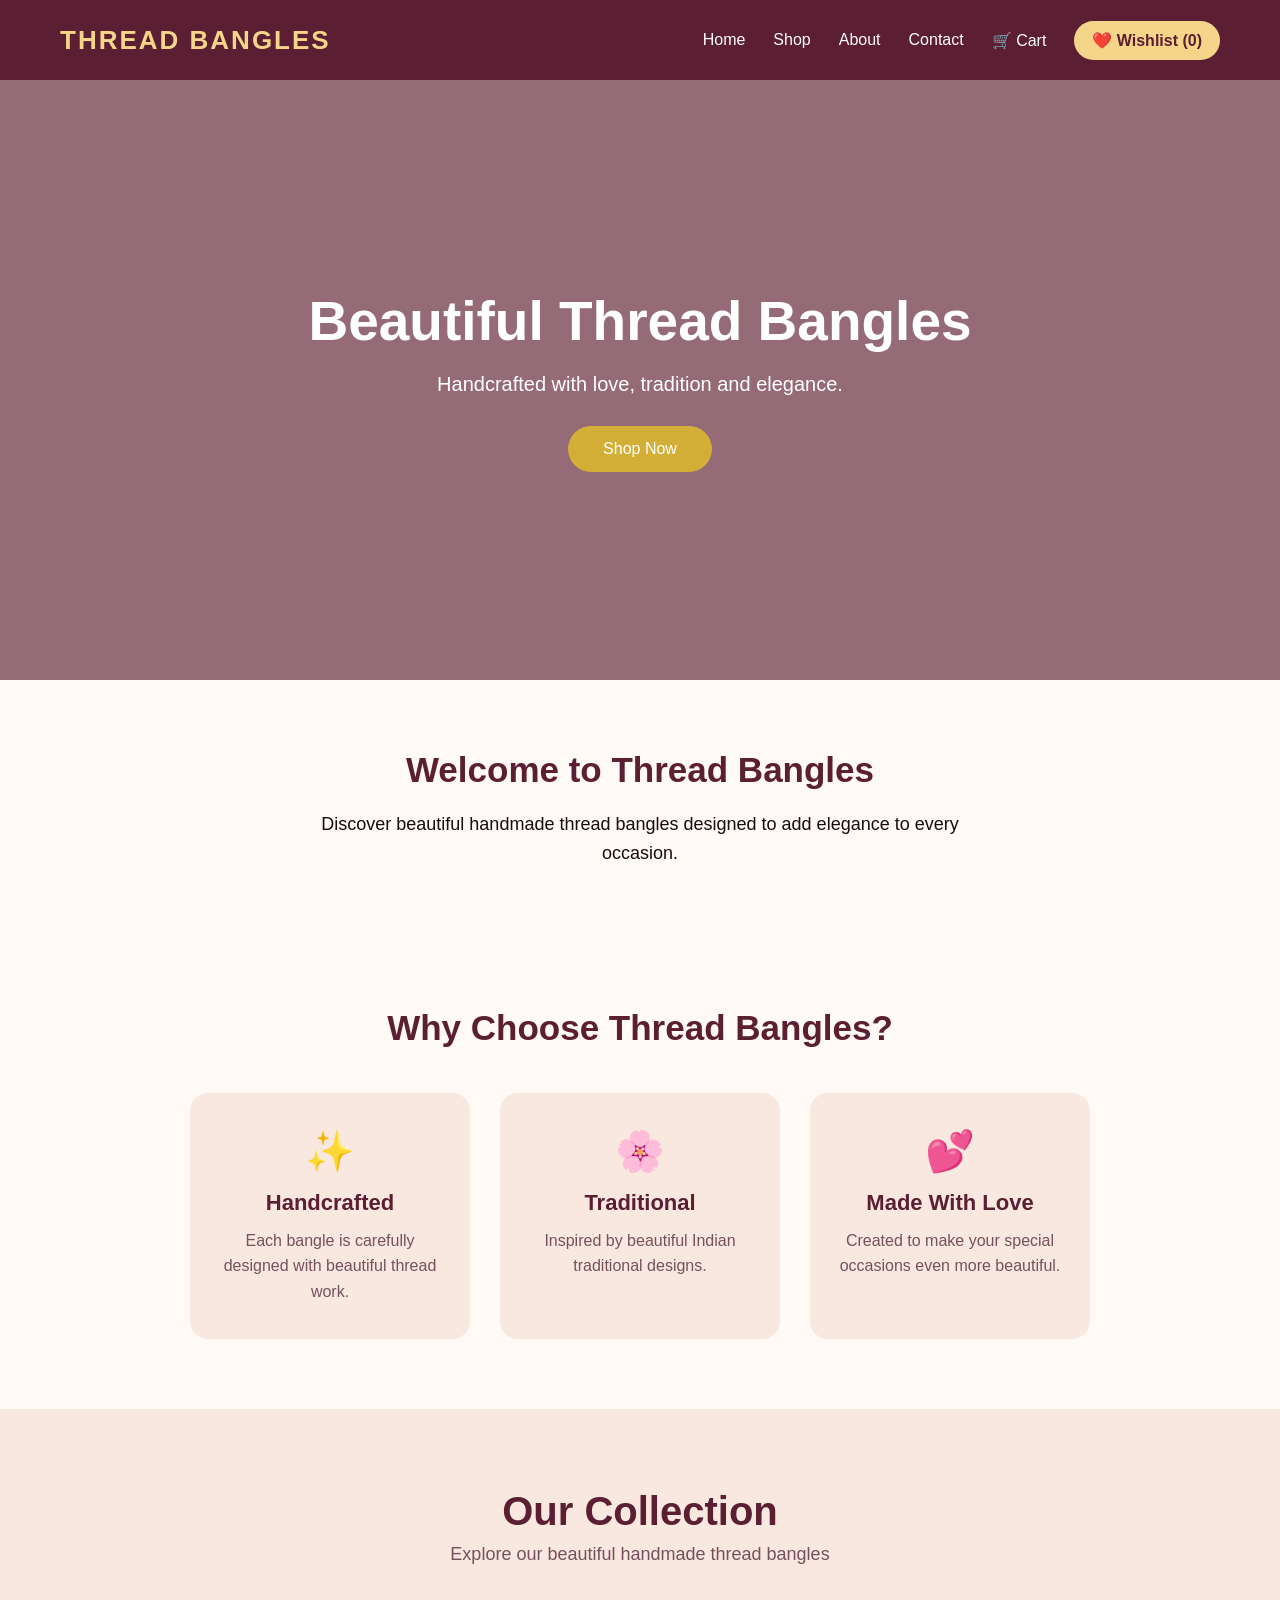
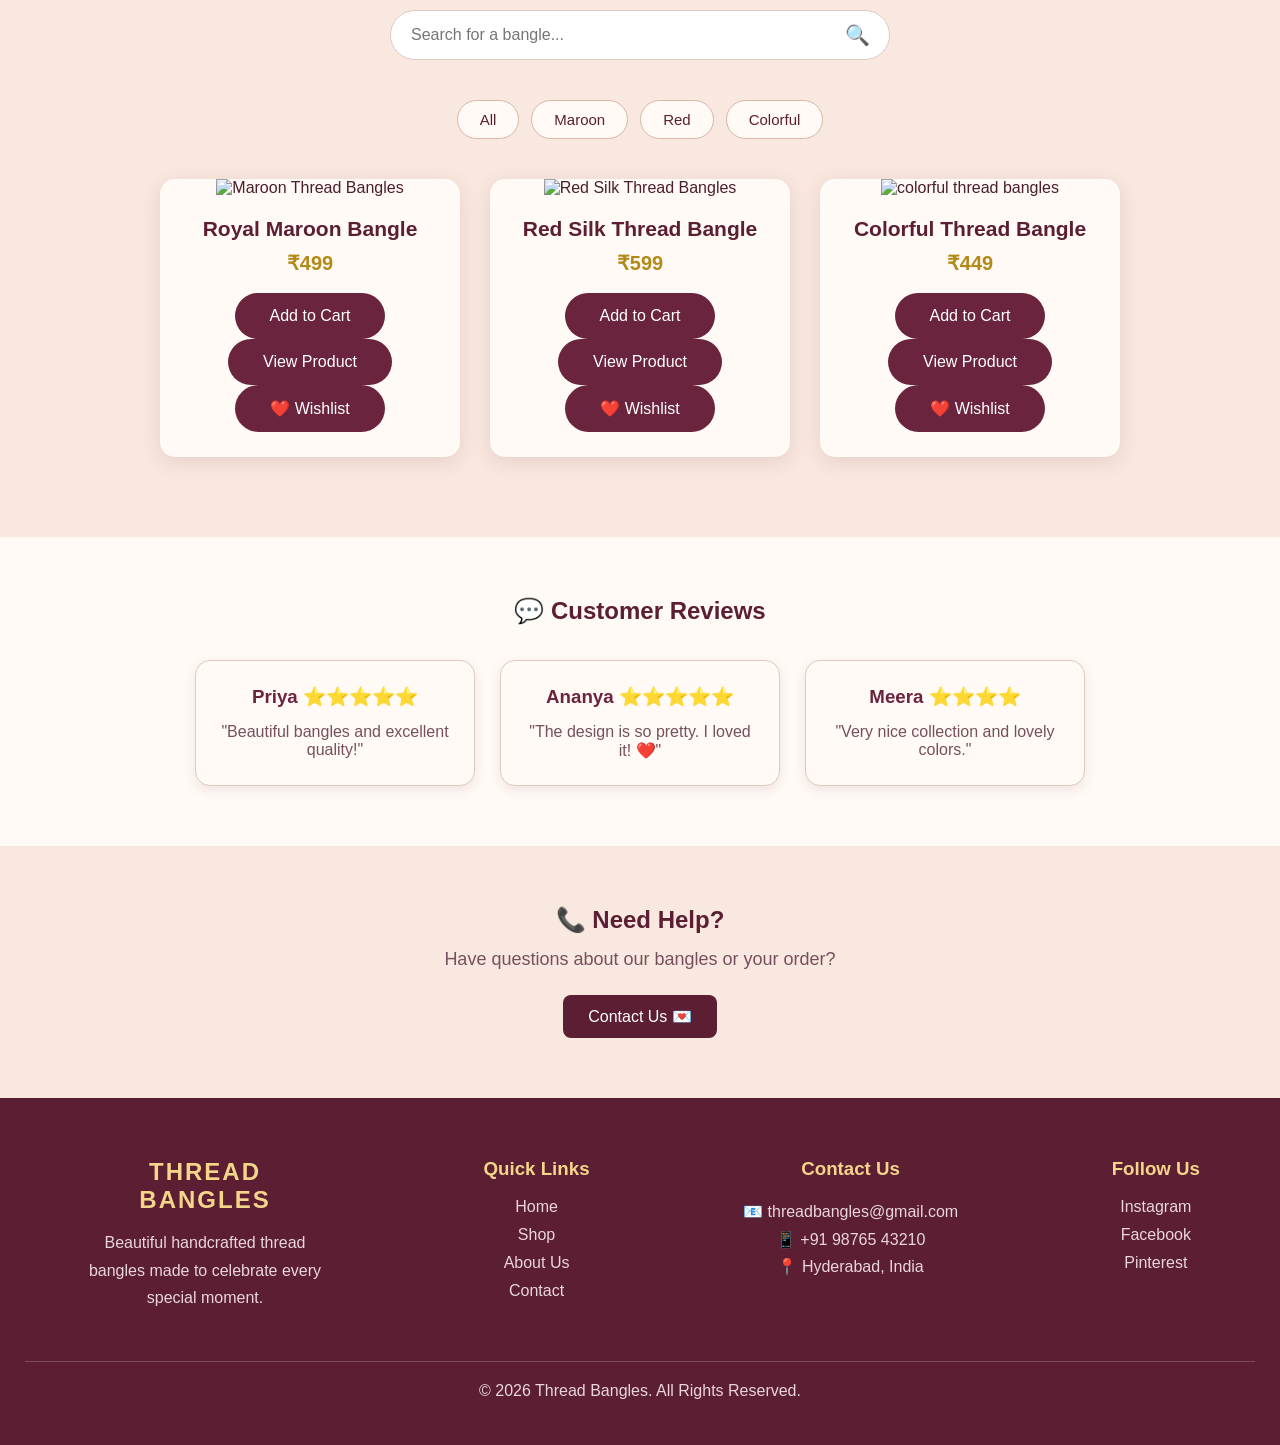
==== index.html @ 6a7cae5b "Add files via upload" ====
<!DOCTYPE html>
<html lang="en">
<head>
    <meta charset="UTF-8">
    <meta name="viewport" content="width=device-width, initial-scale=1.0">

    <title>Thread Bangles</title>

    <link rel="stylesheet" href="style.css">
</head>

<body>

    <header>
        <div class="logo">THREAD BANGLES</div>

        <nav>
            <a href="#">Home</a>
            <a href="#">Shop</a>
            <a href="about.html">About</a>
            <a href="contact.html">Contact</a>
            <a href="cart.html">🛒 Cart</a>
            <a href="wishlist.html" id="wishlist-link">❤️ Wishlist</a>
        </nav>
    </header>

    <section class="hero">

        <div class="hero-content">
            <h1>Beautiful Thread Bangles</h1>

            <p>
                Handcrafted with love, tradition and elegance.
            </p>

            <a href="#shop">
                <button>Shop Now</button>
            </a>
        </div>

    </section>

    <section class="welcome">

        <h2>Welcome to Thread Bangles</h2>

        <p>
            Discover beautiful handmade thread bangles
            designed to add elegance to every occasion.
        </p>

    </section>

    <section class="featured">

    <h2>Why Choose Thread Bangles?</h2>

    <div class="featured-container">

        <div class="featured-card">
            <div class="featured-icon">✨</div>
            <h3>Handcrafted</h3>
            <p>
                Each bangle is carefully designed
                with beautiful thread work.
            </p>
        </div>

        <div class="featured-card">
            <div class="featured-icon">🌸</div>
            <h3>Traditional</h3>
            <p>
                Inspired by beautiful Indian
                traditional designs.
            </p>
        </div>

        <div class="featured-card">
            <div class="featured-icon">💕</div>
            <h3>Made With Love</h3>
            <p>
                Created to make your special
                occasions even more beautiful.
            </p>
        </div>

    </div>

    </section>
    <!-- Shop Section -->

    <section class="shop" id="shop">

    <h2>Our Collection</h2>

    <p class="shop-subtitle">
        Explore our beautiful handmade thread bangles
    </p>

    <div class="shop-search">

    <input
        type="text"
        id="searchInput"
        placeholder="Search for a bangle..."
        onkeyup="searchProducts()"
    >

    <span>🔍</span>

    </div>

    <div class="category-filters">

    <button onclick="filterProducts('all')">
        All
    </button>

    <button onclick="filterProducts('maroon')">
        Maroon
    </button>

    <button onclick="filterProducts('red')">
        Red
    </button>

    <button onclick="filterProducts('colorful')">
        Colorful
    </button>

    </div>

    <p id="no-products" class="no-products">
        No products found.
    </p>
    <div class="product-container">

        <div class="product-card">

            <img src="https://leshya.com/cdn/shop/products/LSHTH01MAROON_480x480%402x.jpg?v=1663841456"
     alt="Maroon Thread Bangles">
            <h3>Royal Maroon Bangle</h3>

            <p>₹499</p>

            <button onclick="addToCart('Royal Maroon Bangle', 499)">
                Add to Cart
            </button>
            <a href="product.html">
                <button>View Product</button>
            </a>

            <button class="wishlist-btn" onclick="addToWishlist('Royal Maroon Bangle')">
                ❤️ Wishlist
            </button>
        </div>


        <div class="product-card">

            <img src="https://cdn.shopaccino.com/swadescreations/products/whatsapp-image-2024-11-25-at-15614-pm-428704006885878_l.jpeg?v=681"
     alt="Red Silk Thread Bangles">
            <h3>Red Silk Thread Bangle</h3>

            <p>₹599</p>

            <button onclick="addToCart('Red Silk Thread Bangle', 599)">
                Add to Cart
            </button>
            <a href="product2.html">
                <button>View Product</button>
            </a>

            <button class="wishlist-btn" onclick="addToWishlist('Red Silk Thread Bangle')">
                ❤️ Wishlist
            </button>
            
        </div>


        <div class="product-card">

            <img src="https://encrypted-tbn0.gstatic.com/images?q=tbn:ANd9GcTrD7OEE85EnMnHelswh85pWkbNr3637olWI6x-jIoLP7prZKGv7x-lF4M&s=10" alt="colorful thread bangles">

            <h3>Colorful Thread Bangle</h3>

            <p>₹449</p>

            <button onclick="addToCart('Colorful Thread Bangles', 449)">
                Add to Cart
            </button>
            <a href="product3.html">
                <button>View Product</button>
            </a>
            
            <button class="wishlist-btn" onclick="addToWishlist('Colorful Thread Bangles')">
                ❤️ Wishlist
            </button>
        </div>

    </div>

    </section>

    <section class="reviews-section">

    <h1>💬 Customer Reviews</h1>

    <div class="reviews-container">

        <div class="review-card">
            <h3>Priya ⭐⭐⭐⭐⭐</h3>
            <p>"Beautiful bangles and excellent quality!"</p>
        </div>

        <div class="review-card">
            <h3>Ananya ⭐⭐⭐⭐⭐</h3>
            <p>"The design is so pretty. I loved it! ❤️"</p>
        </div>

        <div class="review-card">
            <h3>Meera ⭐⭐⭐⭐</h3>
            <p>"Very nice collection and lovely colors."</p>
        </div>

    </div>

    </section>


    <section class="support-section">

    <h1>📞 Need Help?</h1>

    <p>Have questions about our bangles or your order?</p>

    <a href="contact.html" class="support-btn">
        Contact Us 💌
    </a>

    </section>
    <footer class="main-footer">

    <div class="footer-container">

        <div class="footer-about">

            <h2>THREAD BANGLES</h2>

            <p>
                Beautiful handcrafted thread bangles
                made to celebrate every special moment.
            </p>

        </div>


        <div class="footer-links">

            <h3>Quick Links</h3>

            <a href="index.html">Home</a>
            <a href="index.html#shop">Shop</a>
            <a href="about.html">About Us</a>
            <a href="contact.html">Contact</a>

        </div>


        <div class="footer-contact">

            <h3>Contact Us</h3>

            <p>📧 threadbangles@gmail.com</p>
            <p>📱 +91 98765 43210</p>
            <p>📍 Hyderabad, India</p>

        </div>


        <div class="footer-social">

            <h3>Follow Us</h3>

            <div class="social-icons">

                <a href="#">Instagram</a>
                <a href="#">Facebook</a>
                <a href="#">Pinterest</a>

            </div>

        </div>

    </div>


    <div class="footer-bottom">

        <p>
            © 2026 Thread Bangles. All Rights Reserved.
        </p>

    </div>

    </footer>

    <script src="script.js"></script>

</body>
</html>
---- style.css ----
* {
    margin: 0;
    padding: 0;
    box-sizing: border-box;
}

body {
    font-family: Arial, sans-serif;
    background-color: #fffaf5;
    color: #4a1f2d;
}

/* Header */

header {
    height: 80px;
    background-color: #5b1e32;
    display: flex;
    align-items: center;
    justify-content: space-between;
    padding: 0 60px;
}

.logo {
    color: #f5d58a;
    font-size: 26px;
    font-weight: bold;
    letter-spacing: 2px;
}

nav {
    display: flex;
    align-items: center;
    gap: 28px;
}

nav a {
    color: rgb(255, 255, 255);
    text-decoration: none;
    font-size: 16px;
    position: relative;
    padding: 8px 0;
    transition: 0.3s;
}

nav a::after {
    content: "";
    position: absolute;
    left: 0;
    bottom: 0;
    width: 0;
    height: 2px;
    background-color: #f5d58a;
    transition: 0.3s;
}

nav a:hover {
    color: #f5d58a;
}

nav a:hover::after {
    width: 100%;
}

nav a {
    color: rgb(255, 253, 253);
    text-decoration: none;
    font-size: 16px;
}

nav a:hover {
    color: #f5d58a;
}

/* Hero Section */

.hero {
    height: 600px;
    background: linear-gradient(
        rgba(91, 30, 50, 0.65),
        rgba(91, 30, 50, 0.65)
    ),
    url("https://images.unsplash.com/photo-1617038220319-276d3cfab638?auto=format&fit=crop&w=1600&q=80");

    background-size: cover;
    background-position: center;

    display: flex;
    justify-content: center;
    align-items: center;
    text-align: center;
}

.hero-content {
    color: rgb(255, 255, 255);
}

.hero-content h1 {
    font-size: 55px;
    margin-bottom: 20px;
}

.hero-content p {
    font-size: 20px;
    margin-bottom: 30px;
}

/* Button */

button {
    background-color: #d4af37;
    color: rgb(255, 255, 255);
    border: none;
    padding: 14px 35px;
    font-size: 16px;
    border-radius: 25px;
    cursor: pointer;
}

button:hover {
    background-color: #b8941f;
}

/* Welcome Section */

.welcome {
    text-align: center;
    padding: 70px 20px;
}

.welcome h2 {
    font-size: 35px;
    margin-bottom: 20px;
    color: #5b1e32;
}

.welcome p {
    font-size: 18px;
    color: #150c0c;
    max-width: 650px;
    margin: auto;
    line-height: 1.6;
}
/* Shop Section */

.shop {
    background-color: #f9e8df;
    padding: 80px 60px;
    text-align: center;
}

.shop h2 {
    color: #5b1e32;
    font-size: 40px;
    margin-bottom: 10px;
}

.shop-subtitle {
    color: #76505d;
    font-size: 18px;
    margin-bottom: 45px;
}

.product-container {
    display: flex;
    justify-content: center;
    gap: 30px;
    flex-wrap: wrap;
}

.product-card {
    width: 300px;
    background-color: #fffaf5;
    border-radius: 15px;
    padding-bottom: 25px;
    overflow: hidden;
    box-shadow: 0 5px 20px rgba(91, 30, 50, 0.12);
    transition: 0.3s;
}

.product-card:hover {
    transform: translateY(-8px);
}

.product-card img {
    width: 100%;
    height: 300px;
    object-fit: cover;
}

.product-card h3 {
    color: #5b1e32;
    font-size: 21px;
    margin: 20px 10px 10px;
}

.product-card p {
    color: #b28a18;
    font-size: 20px;
    font-weight: bold;
    margin-bottom: 18px;
}

.product-card button {
    background-color: #6b243d;
}

.product-card button:hover {
    background-color: #4b172b;
}
/* Cart */

.cart-section {
    background-color: #f9e8df;
    min-height: 600px;
    padding: 70px 60px;
    text-align: center;
}

.cart-section h1 {
    color: #5b1e32;
    font-size: 40px;
    margin-bottom: 40px;
}

.cart-item {
    background-color: #fffaf5;
    max-width: 600px;
    margin: 20px auto;
    padding: 25px;
    border-radius: 15px;
    box-shadow: 0 5px 15px rgba(91, 30, 50, 0.12);
}

.cart-item h3 {
    color: #5b1e32;
    margin-bottom: 12px;
}

.cart-item p {
    margin: 7px;
    color: #76505d;
}

#cart-total {
    color: #b28a18;
    margin: 30px;
}
/* Cart Quantity */

.quantity {
    display: flex;
    justify-content: center;
    align-items: center;
    gap: 15px;
    margin: 15px;
}

.quantity button {
    width: 35px;
    height: 35px;
    padding: 0;
    border-radius: 50%;
    font-size: 20px;
}

.quantity span {
    font-size: 18px;
    font-weight: bold;
    color: #5b1e32;
}

.empty-cart {
    font-size: 20px;
    color: #76505d;
    margin: 40px;
}
/* Product Details */

.product-details {
    min-height: 600px;
    background-color: #f9e8df;

    display: flex;
    justify-content: center;
    align-items: center;

    gap: 80px;

    padding: 70px 60px;
}

.product-image {
    background-color: white;
    padding: 20px;
    border-radius: 20px;
}

.product-image img {
    width: 450px;
    height: 450px;
    object-fit: cover;
    border-radius: 15px;
}

.product-info {
    max-width: 450px;
}

.product-info h1 {
    color: #5b1e32;
    font-size: 40px;
    margin-bottom: 15px;
}

.product-info h2 {
    color: #b28a18;
    font-size: 30px;
    margin-bottom: 25px;
}

.product-info p {
    color: #76505d;
    font-size: 17px;
    line-height: 1.7;
    margin-bottom: 20px;
}

.product-quantity {
    display: flex;
    align-items: center;
    gap: 15px;
    margin: 25px 0;
}

.product-quantity button {
    width: 40px;
    height: 40px;
    padding: 0;
    border-radius: 50%;
    font-size: 20px;
}

.product-quantity span {
    font-size: 20px;
    font-weight: bold;
    color: #5b1e32;
}
/* About Page */

.about-hero {
    background-color: #6b243d;
    color: white;
    text-align: center;
    padding: 80px 20px;
}

.about-hero h1 {
    font-size: 45px;
    color: #f5d58a;
    margin-bottom: 15px;
}

.about-hero p {
    font-size: 19px;
}


.about-content {
    background-color: #fffaf5;
    display: flex;
    justify-content: center;
    gap: 80px;
    padding: 80px 60px;
}


.about-text {
    max-width: 550px;
}

.about-text h2,
.about-box h2 {
    color: #5b1e32;
    font-size: 32px;
    margin-bottom: 25px;
}

.about-text p {
    color: #76505d;
    font-size: 17px;
    line-height: 1.8;
    margin-bottom: 18px;
}


.about-box {
    background-color: #f9e8df;
    padding: 35px;
    width: 350px;
    border-radius: 20px;
}


.about-feature {
    background-color: white;
    padding: 15px;
    margin: 12px 0;
    border-radius: 10px;
    color: #5b1e32;
    font-weight: bold;
}


.about-quote {
    text-align: center;
    background-color: #f5d58a;
    padding: 60px 20px;
}

.about-quote h2 {
    color: #5b1e32;
    font-size: 30px;
    margin-bottom: 10px;
}

.about-quote p {
    color: #76505d;
    font-size: 18px;
}
/* Contact Page */

.contact-hero {
    background-color: #6b243d;
    color: white;
    text-align: center;
    padding: 80px 20px;
}

.contact-hero h1 {
    color: #f5d58a;
    font-size: 45px;
    margin-bottom: 15px;
}

.contact-hero p {
    font-size: 19px;
}


.contact-section {
    background-color: #f9e8df;
    display: flex;
    justify-content: center;
    gap: 70px;
    padding: 80px 60px;
}


.contact-info {
    width: 400px;
}

.contact-info h2,
.contact-form h2 {
    color: #5b1e32;
    font-size: 30px;
    margin-bottom: 20px;
}

.contact-info > p {
    color: #76505d;
    line-height: 1.7;
    margin-bottom: 30px;
}


.contact-detail {
    background-color: white;
    padding: 18px;
    margin: 15px 0;
    border-radius: 10px;
    color: #76505d;
    line-height: 1.7;
}


.contact-form {
    width: 450px;
    background-color: white;
    padding: 35px;
    border-radius: 20px;
    box-shadow: 0 5px 20px rgba(91, 30, 50, 0.12);
}


.contact-form input,
.contact-form textarea {
    width: 100%;
    padding: 14px;
    margin-bottom: 15px;
    border: 1px solid #e0c9c0;
    border-radius: 8px;
    font-family: Arial, sans-serif;
    font-size: 15px;
}


.contact-form textarea {
    resize: vertical;
}


.contact-form input:focus,
.contact-form textarea:focus {
    outline: none;
    border-color: #6b243d;
}


footer {
    background-color: #5b1e32;
    color: white;
    text-align: center;
    padding: 25px;
}
/* Featured Section */

.featured {
    background-color: #fffaf5;
    padding: 70px 50px;
    text-align: center;
}

.featured h2 {
    color: #5b1e32;
    font-size: 35px;
    margin-bottom: 45px;
}

.featured-container {
    display: flex;
    justify-content: center;
    gap: 30px;
    flex-wrap: wrap;
}

.featured-card {
    width: 280px;
    padding: 35px 25px;
    background-color: #f9e8df;
    border-radius: 18px;
    transition: 0.3s;
}

.featured-card:hover {
    transform: translateY(-8px);
}

.featured-icon {
    font-size: 40px;
    margin-bottom: 15px;
}

.featured-card h3 {
    color: #5b1e32;
    font-size: 22px;
    margin-bottom: 12px;
}

.featured-card p {
    color: #76505d;
    line-height: 1.6;
}
/* Main Footer */

.main-footer {
    background-color: #5b1e32;
    color: white;
    padding-top: 60px;
}

.footer-container {
    display: flex;
    justify-content: space-between;
    gap: 40px;
    max-width: 1200px;
    margin: auto;
    padding: 0 40px 50px;
}

.footer-container > div {
    max-width: 250px;
}

.footer-about h2 {
    color: #f5d58a;
    letter-spacing: 2px;
    margin-bottom: 15px;
}

.footer-container h3 {
    color: #f5d58a;
    margin-bottom: 18px;
}

.footer-about p,
.footer-contact p {
    color: #ead6dc;
    line-height: 1.7;
}

.footer-links {
    display: flex;
    flex-direction: column;
}

.footer-links a {
    color: #ead6dc;
    text-decoration: none;
    margin-bottom: 10px;
}

.footer-links a:hover {
    color: #f5d58a;
}

.social-icons {
    display: flex;
    flex-direction: column;
    gap: 10px;
}

.social-icons a {
    color: #ead6dc;
    text-decoration: none;
}

.social-icons a:hover {
    color: #f5d58a;
}

.footer-bottom {
    border-top: 1px solid rgba(255,255,255,0.2);
    text-align: center;
    padding: 20px;
    color: #ead6dc;
}
/* Mobile Responsive Design */

@media (max-width: 768px) {

    /* Header */

    header {
        height: auto;
        padding: 20px;
        flex-direction: column;
        gap: 20px;
    }

    .logo {
        font-size: 22px;
    }

    nav {
        gap: 15px;
        flex-wrap: wrap;
        justify-content: center;
    }

    nav a {
        font-size: 14px;
    }


    /* Hero */

    .hero {
        height: 500px;
        padding: 30px;
    }

    .hero-content h1 {
        font-size: 38px;
    }

    .hero-content p {
        font-size: 17px;
    }


    /* Welcome */

    .welcome {
        padding: 50px 25px;
    }

    .welcome h2 {
        font-size: 30px;
    }


    /* Featured */

    .featured {
        padding: 50px 20px;
    }

    .featured h2 {
        font-size: 30px;
    }

    .featured-card {
        width: 100%;
        max-width: 350px;
    }


    /* Shop */

    .shop {
        padding: 50px 20px;
    }

    .shop h2 {
        font-size: 32px;
    }

    .product-card {
        width: 100%;
        max-width: 350px;
    }


    /* Product Details */

    .product-details {
        flex-direction: column;
        gap: 40px;
        padding: 50px 20px;
    }

    .product-image img {
        width: 100%;
        max-width: 350px;
        height: 350px;
    }

    .product-info {
        text-align: center;
    }

    .product-info h1 {
        font-size: 32px;
    }

    .product-quantity {
        justify-content: center;
    }


    /* About */

    .about-content {
        flex-direction: column;
        gap: 40px;
        padding: 50px 25px;
    }

    .about-text {
        width: 100%;
    }

    .about-box {
        width: 100%;
    }


    /* Contact */

    .contact-section {
        flex-direction: column;
        gap: 40px;
        padding: 50px 25px;
    }

    .contact-info,
    .contact-form {
        width: 100%;
    }


    /* Footer */

    .footer-container {
        flex-direction: column;
        text-align: center;
        align-items: center;
        padding: 40px 25px;
    }

    .footer-container > div {
        max-width: 350px;
    }

    .social-icons {
        align-items: center;
    }

}
nav a:last-child {
    background-color: #f5d58a;
    color: #5b1e32;
    padding: 10px 18px;
    border-radius: 20px;
    font-weight: bold;
}

nav a:last-child:hover {
    color: #5b1e32;
    background-color: #ffffff;
}

nav a:last-child::after {
    display: none;
}
/* Shop Search */

.shop-search {
    width: 100%;
    max-width: 500px;
    margin: 0 auto 40px;
    position: relative;
}

.shop-search input {
    width: 100%;
    padding: 15px 50px 15px 20px;
    border: 1px solid #e0c9c0;
    border-radius: 30px;
    font-size: 16px;
    outline: none;
    box-sizing: border-box;
}

.shop-search input:focus {
    border-color: #6b243d;
}

.shop-search span {
    position: absolute;
    right: 20px;
    top: 50%;
    transform: translateY(-50%);
    font-size: 20px;
}
/* Category Filters */

.category-filters {
    display: flex;
    justify-content: center;
    gap: 12px;
    flex-wrap: wrap;
    margin-bottom: 40px;
}

.category-filters button {
    background-color: #fffaf5;
    color: #5b1e32;
    border: 1px solid #d8b7a8;
    padding: 10px 22px;
    border-radius: 25px;
    cursor: pointer;
    font-size: 15px;
    transition: 0.3s;
}

.category-filters button:hover {
    background-color: #6b243d;
    color: white;
}
/* No Products Message */

.no-products {
    display: none;
    color: #6b243d;
    font-size: 20px;
    font-weight: bold;
    margin-bottom: 30px;
}
.wishlist-section {
    text-align: center;
    padding: 60px 20px;
}

.wishlist-section h1 {
    color: #5b1e32;
    margin-bottom: 30px;
}

.wishlist-item {
    background-color: #fffaf5;
    border: 1px solid #e0c9c0;
    border-radius: 12px;
    padding: 20px;
    margin: 15px auto;
    max-width: 500px;
}

.wishlist-item h3 {
    color: #5b1e32;
    margin-bottom: 15px;
}

.wishlist-item button {
    background-color: #5b1e32;
    color: white;
    border: none;
    padding: 10px 18px;
    border-radius: 8px;
    cursor: pointer;
}
.wishlist-item button:hover {
    background-color: #6b243d;
}
.wishlist-item p {
    font-size: 18px;
    font-weight: bold;
    color: #6b243d;
    margin-bottom: 15px;
}

.wishlist-item button {
    margin: 5px;
}
.wishlist-item img {
    width: 180px;
    height: 180px;
    object-fit: cover;
    border-radius: 12px;
    margin-bottom: 15px;
}
.wishlist-quantity {
    display: flex;
    justify-content: center;
    align-items: center;
    gap: 15px;
    margin: 15px 0;
}

.wishlist-quantity button {
    padding: 6px 12px;
    font-size: 18px;
}

.wishlist-quantity span {
    font-size: 18px;
    font-weight: bold;
}
.clear-wishlist-btn {
    background-color: #6b243d;
    color: white;
    border: none;
    padding: 12px 20px;
    border-radius: 8px;
    cursor: pointer;
    margin-bottom: 25px;
    font-size: 16px;
}

.clear-wishlist-btn:hover {
    background-color: #5b1e32;
}
/* Checkout Page */

.checkout-section {
    text-align: center;
    padding: 60px 20px;
}

.checkout-section h1 {
    color: #5b1e32;
    margin-bottom: 30px;
}

.checkout-box {
    background-color: #fffaf5;
    border: 1px solid #e0c9c0;
    border-radius: 15px;
    padding: 30px;
    max-width: 600px;
    margin: auto;
}

.checkout-box h2 {
    color: #5b1e32;
    margin-bottom: 20px;
}

.checkout-item {
    background-color: #f9e8df;
    border-radius: 10px;
    padding: 15px;
    margin: 15px 0;
}

.checkout-item h3 {
    color: #5b1e32;
}

.checkout-item p {
    margin: 5px;
}

#checkout-total {
    color: #6b243d;
    font-size: 22px;
    margin: 25px 0;
}

.checkout-box input,
.checkout-box textarea {
    width: 90%;
    padding: 12px;
    margin: 10px 0;
    border: 1px solid #d8b7a8;
    border-radius: 8px;
    font-size: 16px;
}

.checkout-box textarea {
    height: 100px;
    resize: none;
}

.checkout-box button {
    background-color: #5b1e32;
    color: white;
    border: none;
    padding: 12px 25px;
    border-radius: 8px;
    cursor: pointer;
    font-size: 16px;
    margin-top: 15px;
}

.checkout-box button:hover {
    background-color: #6b243d;
}

.checkout-btn {
    display: inline-block;
    background-color: #5b1e32;
    color: white;
    text-decoration: none;
    padding: 12px 25px;
    border-radius: 8px;
    margin-top: 15px;
}

.checkout-btn:hover {
    background-color: #6b243d;
}
/* Order Success Page */

.success-section {
    min-height: 70vh;
    display: flex;
    justify-content: center;
    align-items: center;
    padding: 50px 20px;
}

.success-box {
    background-color: #fffaf5;
    border: 1px solid #e0c9c0;
    border-radius: 18px;
    padding: 45px;
    width: 90%;
    max-width: 650px;
    text-align: center;
    box-shadow: 0 5px 20px rgba(91, 30, 50, 0.12);
}

.success-box h1 {
    color: #5b1e32;
    font-size: 32px;
    margin-bottom: 20px;
}

.success-box p {
    color: #76505d;
    font-size: 18px;
    margin: 10px 0;
}

#order-id {
    color: #6b243d;
    font-size: 20px;
    font-weight: bold;
    margin: 20px 0;
}

.success-box .checkout-btn {
    display: inline-block;
    margin-top: 20px;
}
.success-cart-btn {
    display: inline-block;
    background-color: #f5d58a;
    color: #5b1e32;
    text-decoration: none;
    padding: 12px 25px;
    border-radius: 8px;
    margin-top: 20px;
    margin-left: 10px;
    font-size: 16px;
    font-weight: bold;
}

.success-cart-btn:hover {
    background-color: #e8c46f;
}
@media (max-width: 768px) {

    .checkout-section,
    .success-section {
        padding: 40px 15px;
    }

    .checkout-box,
    .success-box {
        width: 95%;
        padding: 25px 15px;
    }

    .success-box h1 {
        font-size: 26px;
    }

    .success-box p {
        font-size: 16px;
    }

    .checkout-box input,
    .checkout-box textarea {
        width: 90%;
    }

    .success-cart-btn {
        margin-left: 0;
        margin-top: 10px;
    }
}
/* Customer Reviews */

.reviews-section {
    text-align: center;
    padding: 60px 20px;
}

.reviews-section h1 {
    color: #5b1e32;
    margin-bottom: 35px;
}

.reviews-container {
    display: flex;
    justify-content: center;
    gap: 25px;
    flex-wrap: wrap;
}

.review-card {
    background-color: #fffaf5;
    border: 1px solid #e0c9c0;
    border-radius: 15px;
    padding: 25px;
    width: 280px;
    box-shadow: 0 4px 12px rgba(91, 30, 50, 0.1);
}

.review-card h3 {
    color: #6b243d;
    margin-bottom: 15px;
}

.review-card p {
    color: #76505d;
    font-size: 16px;
}
/* Support Section */

.support-section {
    text-align: center;
    padding: 60px 20px;
    background-color: #f9e8df;
}

.support-section h1 {
    color: #5b1e32;
    margin-bottom: 15px;
}

.support-section p {
    color: #76505d;
    font-size: 18px;
    margin-bottom: 25px;
}

.support-btn {
    display: inline-block;
    background-color: #5b1e32;
    color: white;
    text-decoration: none;
    padding: 12px 25px;
    border-radius: 8px;
}

.support-btn:hover {
    background-color: #6b243d;
}
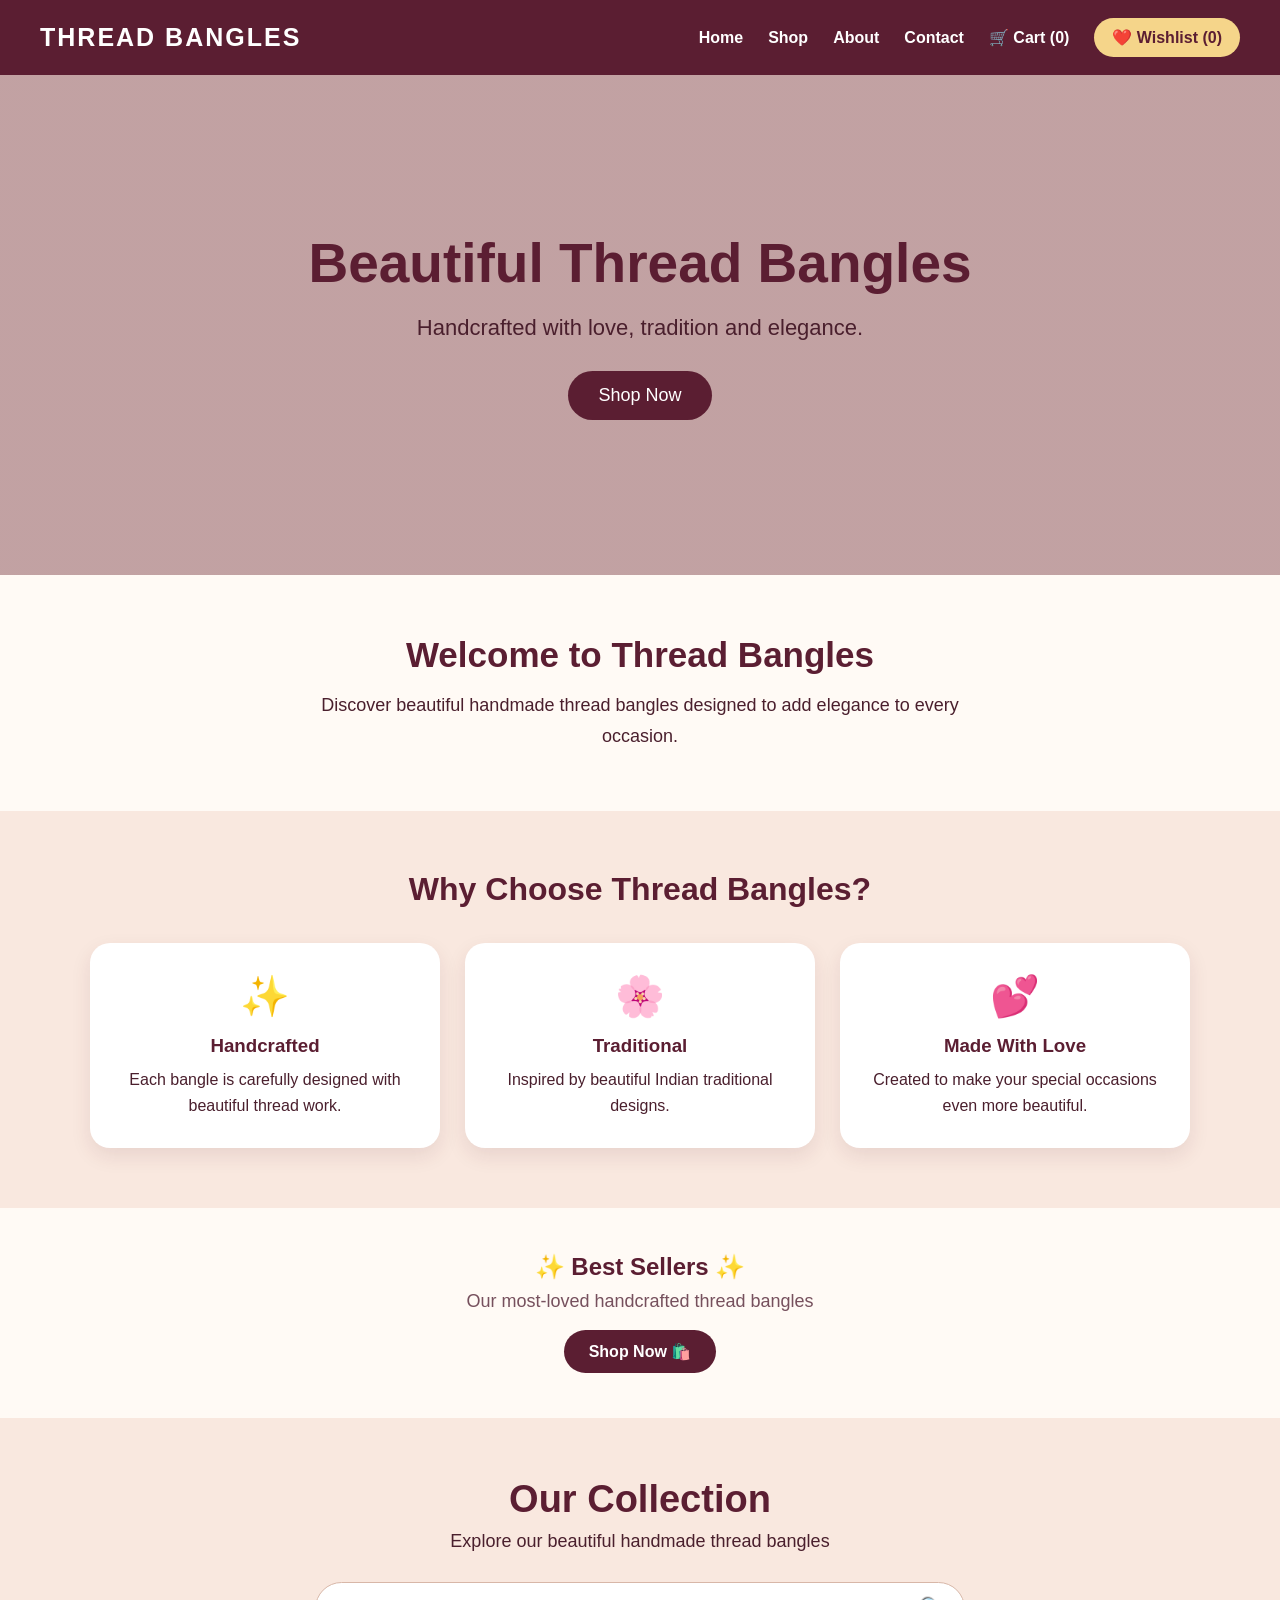
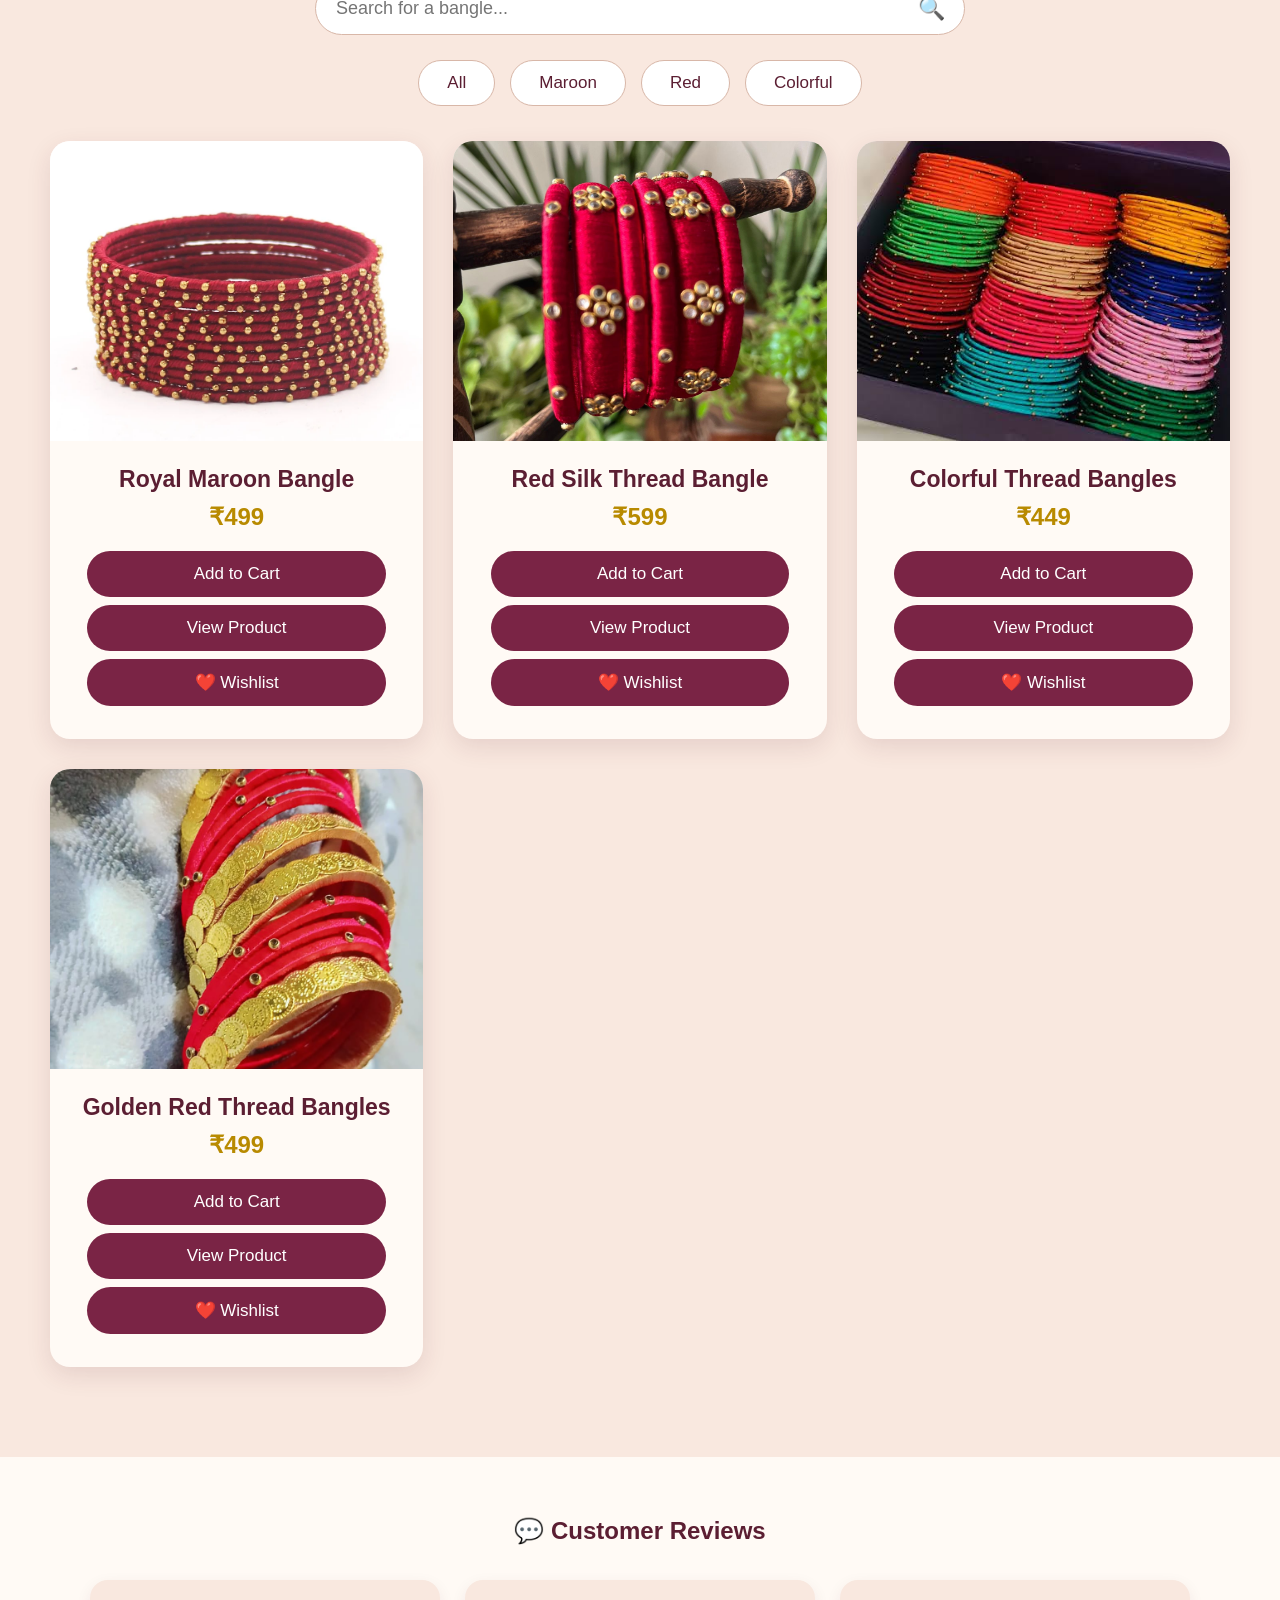
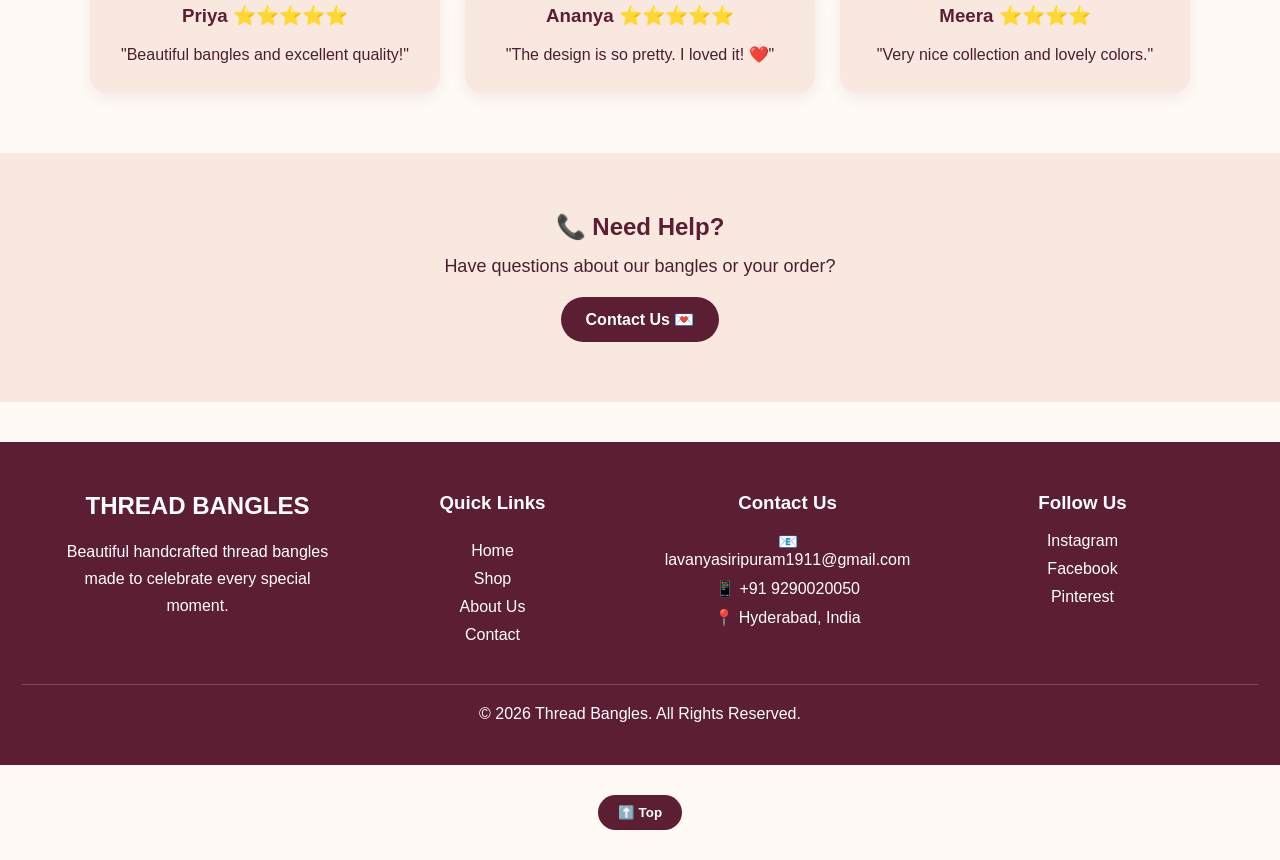
==== commit 549a97ed: "Update Thread Bangles website design and features" ====
--- a/index.html
+++ b/index.html
@@ -1,5 +1,6 @@
 <!DOCTYPE html>
 <html lang="en">
+
 <head>
     <meta charset="UTF-8">
     <meta name="viewport" content="width=device-width, initial-scale=1.0">
@@ -11,38 +12,60 @@
 
 <body>
 
+    <!-- HEADER -->
+
     <header>
-        <div class="logo">THREAD BANGLES</div>
+
+        <div class="logo">
+            THREAD BANGLES
+        </div>
 
         <nav>
-            <a href="#">Home</a>
-            <a href="#">Shop</a>
+            <a href="index.html">Home</a>
+            <a href="#shop">Shop</a>
             <a href="about.html">About</a>
             <a href="contact.html">Contact</a>
             <a href="cart.html">🛒 Cart</a>
-            <a href="wishlist.html" id="wishlist-link">❤️ Wishlist</a>
+            <a href="wishlist.html" id="wishlist-link">
+                ❤️ Wishlist
+            </a>
         </nav>
+
     </header>
 
+
+    <!-- HERO -->
+
     <section class="hero">
 
         <div class="hero-content">
-            <h1>Beautiful Thread Bangles</h1>
+
+            <h1>
+                Beautiful Thread Bangles
+            </h1>
 
             <p>
                 Handcrafted with love, tradition and elegance.
             </p>
 
             <a href="#shop">
-                <button>Shop Now</button>
+                <button>
+                    Shop Now
+                </button>
             </a>
-        </div>
-
-    </section>
+
+        </div>
+
+    </section>
+
+
+    <!-- WELCOME -->
 
     <section class="welcome">
 
-        <h2>Welcome to Thread Bangles</h2>
+        <h2>
+            Welcome to Thread Bangles
+        </h2>
 
         <p>
             Discover beautiful handmade thread bangles
@@ -51,261 +74,525 @@
 
     </section>
 
+
+    <!-- WHY CHOOSE US -->
+
     <section class="featured">
 
-    <h2>Why Choose Thread Bangles?</h2>
-
-    <div class="featured-container">
-
-        <div class="featured-card">
-            <div class="featured-icon">✨</div>
-            <h3>Handcrafted</h3>
+        <h2>
+            Why Choose Thread Bangles?
+        </h2>
+
+        <div class="featured-container">
+
+            <div class="featured-card">
+
+                <div class="featured-icon">
+                    ✨
+                </div>
+
+                <h3>
+                    Handcrafted
+                </h3>
+
+                <p>
+                    Each bangle is carefully designed
+                    with beautiful thread work.
+                </p>
+
+            </div>
+
+
+            <div class="featured-card">
+
+                <div class="featured-icon">
+                    🌸
+                </div>
+
+                <h3>
+                    Traditional
+                </h3>
+
+                <p>
+                    Inspired by beautiful Indian
+                    traditional designs.
+                </p>
+
+            </div>
+
+
+            <div class="featured-card">
+
+                <div class="featured-icon">
+                    💕
+                </div>
+
+                <h3>
+                    Made With Love
+                </h3>
+
+                <p>
+                    Created to make your special
+                    occasions even more beautiful.
+                </p>
+
+            </div>
+
+        </div>
+
+    </section>
+
+
+    <!-- BEST SELLERS -->
+
+    <section class="featured-section">
+
+        <h1>
+            ✨ Best Sellers ✨
+        </h1>
+
+        <p>
+            Our most-loved handcrafted thread bangles
+        </p>
+
+        <a href="#shop" class="featured-btn">
+            Shop Now 🛍️
+        </a>
+
+    </section>
+
+
+    <!-- SHOP -->
+
+    <section class="shop" id="shop">
+
+        <h2>
+            Our Collection
+        </h2>
+
+        <p class="shop-subtitle">
+            Explore our beautiful handmade thread bangles
+        </p>
+
+
+        <!-- SEARCH -->
+
+        <div class="shop-search">
+
+            <input
+                type="text"
+                id="searchInput"
+                placeholder="Search for a bangle..."
+                onkeyup="searchProducts()"
+            >
+
+            <span>
+                🔍
+            </span>
+
+        </div>
+
+
+        <!-- CATEGORY FILTERS -->
+
+        <div class="category-filters">
+
+            <button onclick="filterProducts('all')">
+                All
+            </button>
+
+            <button onclick="filterProducts('maroon')">
+                Maroon
+            </button>
+
+            <button onclick="filterProducts('red')">
+                Red
+            </button>
+
+            <button onclick="filterProducts('colorful')">
+                Colorful
+            </button>
+
+        </div>
+
+
+        <!-- NO PRODUCTS -->
+
+        <p id="no-products" class="no-products">
+            No products found.
+        </p>
+
+
+        <!-- PRODUCTS -->
+
+        <div class="product-container">
+
+
+            <!-- PRODUCT 1 -->
+
+            <div
+                class="product-card"
+                data-category="maroon"
+            >
+
+                <img
+                    src="images/maroon-bangle.jpeg"
+                    alt="Royal Maroon Bangle"
+                >
+
+                <h3>
+                    Royal Maroon Bangle
+                </h3>
+
+                <p>
+                    ₹499
+                </p>
+
+                <button
+                    onclick="addToCart('Royal Maroon Bangle', 499)"
+                >
+                    Add to Cart
+                </button>
+
+                <a href="product.html">
+                    <button>
+                        View Product
+                    </button>
+                </a>
+
+                <button
+                    class="wishlist-btn"
+                    onclick="addToWishlist('Royal Maroon Bangle')"
+                >
+                    ❤️ Wishlist
+                </button>
+
+            </div>
+
+
+            <!-- PRODUCT 2 -->
+
+            <div
+                class="product-card"
+                data-category="red"
+            >
+
+                <img
+                    src="images/red-bangle.jpeg"
+                    alt="Red Silk Thread Bangle"
+                >
+
+                <h3>
+                    Red Silk Thread Bangle
+                </h3>
+
+                <p>
+                    ₹599
+                </p>
+
+                <button
+                    onclick="addToCart('Red Silk Thread Bangle', 599)"
+                >
+                    Add to Cart
+                </button>
+
+                <a href="product2.html">
+                    <button>
+                        View Product
+                    </button>
+                </a>
+
+                <button
+                    class="wishlist-btn"
+                    onclick="addToWishlist('Red Silk Thread Bangle')"
+                >
+                    ❤️ Wishlist
+                </button>
+
+            </div>
+
+
+            <!-- PRODUCT 3 -->
+
+            <div
+                class="product-card"
+                data-category="colorful"
+            >
+
+                <img
+                    src="images/colorful-bangles.jpeg"
+                    alt="Colorful Thread Bangles"
+                >
+
+                <h3>
+                    Colorful Thread Bangles
+                </h3>
+
+                <p>
+                    ₹449
+                </p>
+
+                <button
+                    onclick="addToCart('Colorful Thread Bangles', 449)"
+                >
+                    Add to Cart
+                </button>
+
+                <a href="product3.html">
+                    <button>
+                        View Product
+                    </button>
+                </a>
+
+                <button
+                    class="wishlist-btn"
+                    onclick="addToWishlist('Colorful Thread Bangles')"
+                >
+                    ❤️ Wishlist
+                </button>
+
+            </div>
+
+
+            <!-- PRODUCT 4 -->
+
+            <div
+                class="product-card"
+                data-category="colorful"
+            >
+
+                <img
+                    src="images/golden-red-bangles.jpeg"
+                    alt="Golden Red Thread Bangles"
+                >
+
+                <h3>
+                    Golden Red Thread Bangles
+                </h3>
+
+                <p>
+                    ₹499
+                </p>
+
+                <button
+                    onclick="addToCart('Golden Red Thread Bangles', 499)"
+                >
+                    Add to Cart
+                </button>
+
+                <a href="product4.html">
+                    <button>
+                        View Product
+                    </button>
+                </a>
+
+                <button
+                    class="wishlist-btn"
+                    onclick="addToWishlist('Golden Red Thread Bangles')"
+                >
+                    ❤️ Wishlist
+                </button>
+
+            </div>
+
+
+        </div>
+
+    </section>
+
+
+    <!-- REVIEWS -->
+
+    <section class="reviews-section">
+
+        <h1>
+            💬 Customer Reviews
+        </h1>
+
+        <div class="reviews-container">
+
+            <div class="review-card">
+
+                <h3>
+                    Priya ⭐⭐⭐⭐⭐
+                </h3>
+
+                <p>
+                    "Beautiful bangles and excellent quality!"
+                </p>
+
+            </div>
+
+
+            <div class="review-card">
+
+                <h3>
+                    Ananya ⭐⭐⭐⭐⭐
+                </h3>
+
+                <p>
+                    "The design is so pretty. I loved it! ❤️"
+                </p>
+
+            </div>
+
+
+            <div class="review-card">
+
+                <h3>
+                    Meera ⭐⭐⭐⭐
+                </h3>
+
+                <p>
+                    "Very nice collection and lovely colors."
+                </p>
+
+            </div>
+
+        </div>
+
+    </section>
+
+
+    <!-- SUPPORT -->
+
+    <section class="support-section">
+
+        <h1>
+            📞 Need Help?
+        </h1>
+
+        <p>
+            Have questions about our bangles or your order?
+        </p>
+
+        <a
+            href="contact.html"
+            class="support-btn"
+        >
+            Contact Us 💌
+        </a>
+
+    </section>
+
+
+    <!-- FOOTER -->
+
+    <footer class="main-footer">
+
+        <div class="footer-container">
+
+
+            <div class="footer-about">
+
+                <h2>
+                    THREAD BANGLES
+                </h2>
+
+                <p>
+                    Beautiful handcrafted thread bangles
+                    made to celebrate every special moment.
+                </p>
+
+            </div>
+
+
+            <div class="footer-links">
+
+                <h3>
+                    Quick Links
+                </h3>
+
+                <a href="index.html">
+                    Home
+                </a>
+
+                <a href="index.html#shop">
+                    Shop
+                </a>
+
+                <a href="about.html">
+                    About Us
+                </a>
+
+                <a href="contact.html">
+                    Contact
+                </a>
+
+            </div>
+
+
+            <div class="footer-contact">
+
+                <h3>
+                    Contact Us
+                </h3>
+
+                <p>
+                    📧 lavanyasiripuram1911@gmail.com
+                </p>
+
+                <p>
+                    📱 +91 9290020050
+                </p>
+
+                <p>
+                    📍 Hyderabad, India
+                </p>
+
+            </div>
+
+
+            <div class="footer-social">
+
+                <h3>
+                    Follow Us
+                </h3>
+
+                <div class="social-icons">
+
+                    <a href="#">
+                        Instagram
+                    </a>
+
+                    <a href="#">
+                        Facebook
+                    </a>
+
+                    <a href="#">
+                        Pinterest
+                    </a>
+
+                </div>
+
+            </div>
+
+        </div>
+
+
+        <div class="footer-bottom">
+
             <p>
-                Each bangle is carefully designed
-                with beautiful thread work.
+                © 2026 Thread Bangles. All Rights Reserved.
             </p>
-        </div>
-
-        <div class="featured-card">
-            <div class="featured-icon">🌸</div>
-            <h3>Traditional</h3>
-            <p>
-                Inspired by beautiful Indian
-                traditional designs.
-            </p>
-        </div>
-
-        <div class="featured-card">
-            <div class="featured-icon">💕</div>
-            <h3>Made With Love</h3>
-            <p>
-                Created to make your special
-                occasions even more beautiful.
-            </p>
-        </div>
-
-    </div>
-
-    </section>
-    <!-- Shop Section -->
-
-    <section class="shop" id="shop">
-
-    <h2>Our Collection</h2>
-
-    <p class="shop-subtitle">
-        Explore our beautiful handmade thread bangles
-    </p>
-
-    <div class="shop-search">
-
-    <input
-        type="text"
-        id="searchInput"
-        placeholder="Search for a bangle..."
-        onkeyup="searchProducts()"
+
+        </div>
+
+    </footer>
+
+
+    <!-- BACK TO TOP -->
+
+    <button
+        class="back-to-top"
+        onclick="window.scrollTo({top: 0, behavior: 'smooth'})"
     >
-
-    <span>🔍</span>
-
-    </div>
-
-    <div class="category-filters">
-
-    <button onclick="filterProducts('all')">
-        All
+        ⬆️ Top
     </button>
 
-    <button onclick="filterProducts('maroon')">
-        Maroon
-    </button>
-
-    <button onclick="filterProducts('red')">
-        Red
-    </button>
-
-    <button onclick="filterProducts('colorful')">
-        Colorful
-    </button>
-
-    </div>
-
-    <p id="no-products" class="no-products">
-        No products found.
-    </p>
-    <div class="product-container">
-
-        <div class="product-card">
-
-            <img src="https://leshya.com/cdn/shop/products/LSHTH01MAROON_480x480%402x.jpg?v=1663841456"
-     alt="Maroon Thread Bangles">
-            <h3>Royal Maroon Bangle</h3>
-
-            <p>₹499</p>
-
-            <button onclick="addToCart('Royal Maroon Bangle', 499)">
-                Add to Cart
-            </button>
-            <a href="product.html">
-                <button>View Product</button>
-            </a>
-
-            <button class="wishlist-btn" onclick="addToWishlist('Royal Maroon Bangle')">
-                ❤️ Wishlist
-            </button>
-        </div>
-
-
-        <div class="product-card">
-
-            <img src="https://cdn.shopaccino.com/swadescreations/products/whatsapp-image-2024-11-25-at-15614-pm-428704006885878_l.jpeg?v=681"
-     alt="Red Silk Thread Bangles">
-            <h3>Red Silk Thread Bangle</h3>
-
-            <p>₹599</p>
-
-            <button onclick="addToCart('Red Silk Thread Bangle', 599)">
-                Add to Cart
-            </button>
-            <a href="product2.html">
-                <button>View Product</button>
-            </a>
-
-            <button class="wishlist-btn" onclick="addToWishlist('Red Silk Thread Bangle')">
-                ❤️ Wishlist
-            </button>
-            
-        </div>
-
-
-        <div class="product-card">
-
-            <img src="https://encrypted-tbn0.gstatic.com/images?q=tbn:ANd9GcTrD7OEE85EnMnHelswh85pWkbNr3637olWI6x-jIoLP7prZKGv7x-lF4M&s=10" alt="colorful thread bangles">
-
-            <h3>Colorful Thread Bangle</h3>
-
-            <p>₹449</p>
-
-            <button onclick="addToCart('Colorful Thread Bangles', 449)">
-                Add to Cart
-            </button>
-            <a href="product3.html">
-                <button>View Product</button>
-            </a>
-            
-            <button class="wishlist-btn" onclick="addToWishlist('Colorful Thread Bangles')">
-                ❤️ Wishlist
-            </button>
-        </div>
-
-    </div>
-
-    </section>
-
-    <section class="reviews-section">
-
-    <h1>💬 Customer Reviews</h1>
-
-    <div class="reviews-container">
-
-        <div class="review-card">
-            <h3>Priya ⭐⭐⭐⭐⭐</h3>
-            <p>"Beautiful bangles and excellent quality!"</p>
-        </div>
-
-        <div class="review-card">
-            <h3>Ananya ⭐⭐⭐⭐⭐</h3>
-            <p>"The design is so pretty. I loved it! ❤️"</p>
-        </div>
-
-        <div class="review-card">
-            <h3>Meera ⭐⭐⭐⭐</h3>
-            <p>"Very nice collection and lovely colors."</p>
-        </div>
-
-    </div>
-
-    </section>
-
-
-    <section class="support-section">
-
-    <h1>📞 Need Help?</h1>
-
-    <p>Have questions about our bangles or your order?</p>
-
-    <a href="contact.html" class="support-btn">
-        Contact Us 💌
-    </a>
-
-    </section>
-    <footer class="main-footer">
-
-    <div class="footer-container">
-
-        <div class="footer-about">
-
-            <h2>THREAD BANGLES</h2>
-
-            <p>
-                Beautiful handcrafted thread bangles
-                made to celebrate every special moment.
-            </p>
-
-        </div>
-
-
-        <div class="footer-links">
-
-            <h3>Quick Links</h3>
-
-            <a href="index.html">Home</a>
-            <a href="index.html#shop">Shop</a>
-            <a href="about.html">About Us</a>
-            <a href="contact.html">Contact</a>
-
-        </div>
-
-
-        <div class="footer-contact">
-
-            <h3>Contact Us</h3>
-
-            <p>📧 threadbangles@gmail.com</p>
-            <p>📱 +91 98765 43210</p>
-            <p>📍 Hyderabad, India</p>
-
-        </div>
-
-
-        <div class="footer-social">
-
-            <h3>Follow Us</h3>
-
-            <div class="social-icons">
-
-                <a href="#">Instagram</a>
-                <a href="#">Facebook</a>
-                <a href="#">Pinterest</a>
-
-            </div>
-
-        </div>
-
-    </div>
-
-
-    <div class="footer-bottom">
-
-        <p>
-            © 2026 Thread Bangles. All Rights Reserved.
-        </p>
-
-    </div>
-
-    </footer>
 
     <script src="script.js"></script>
 
 </body>
+
 </html>
--- a/style.css
+++ b/style.css
@@ -1,8 +1,17 @@
+/* =========================
+   RESET
+========================= */
+
 * {
+    box-sizing: border-box;
     margin: 0;
     padding: 0;
-    box-sizing: border-box;
-}
+}
+
+
+/* =========================
+   BODY
+========================= */
 
 body {
     font-family: Arial, sans-serif;
@@ -10,1214 +19,1755 @@
     color: #4a1f2d;
 }
 
-/* Header */
+
+/* =========================
+   HEADER
+========================= */
 
 header {
-    height: 80px;
     background-color: #5b1e32;
+    padding: 18px 40px;
+
     display: flex;
+    justify-content: space-between;
     align-items: center;
-    justify-content: space-between;
-    padding: 0 60px;
-}
+
+    position: sticky;
+    top: 0;
+    z-index: 1000;
+}
+
 
 .logo {
-    color: #f5d58a;
-    font-size: 26px;
+    color: white;
+    font-size: 25px;
     font-weight: bold;
     letter-spacing: 2px;
 }
+
 
 nav {
     display: flex;
     align-items: center;
-    gap: 28px;
-}
+    gap: 25px;
+}
+
 
 nav a {
-    color: rgb(255, 255, 255);
+    color: white;
     text-decoration: none;
     font-size: 16px;
-    position: relative;
-    padding: 8px 0;
+    font-weight: bold;
     transition: 0.3s;
 }
 
-nav a::after {
-    content: "";
-    position: absolute;
-    left: 0;
-    bottom: 0;
-    width: 0;
-    height: 2px;
-    background-color: #f5d58a;
-    transition: 0.3s;
-}
 
 nav a:hover {
     color: #f5d58a;
 }
 
-nav a:hover::after {
-    width: 100%;
-}
-
-nav a {
-    color: rgb(255, 253, 253);
-    text-decoration: none;
-    font-size: 16px;
-}
-
-nav a:hover {
-    color: #f5d58a;
-}
-
-/* Hero Section */
+
+nav a:last-child {
+    background-color: #f5d58a;
+    color: #5b1e32;
+    padding: 10px 18px;
+    border-radius: 20px;
+}
+
+
+nav a:last-child:hover {
+    background-color: white;
+}
+
+
+/* =========================
+   HERO
+========================= */
 
 .hero {
-    height: 600px;
-    background: linear-gradient(
-        rgba(91, 30, 50, 0.65),
-        rgba(91, 30, 50, 0.65)
-    ),
-    url("https://images.unsplash.com/photo-1617038220319-276d3cfab638?auto=format&fit=crop&w=1600&q=80");
-
-    background-size: cover;
-    background-position: center;
+    min-height: 500px;
 
     display: flex;
     justify-content: center;
     align-items: center;
-    text-align: center;
-}
-
-.hero-content {
-    color: rgb(255, 255, 255);
-}
+
+    text-align: center;
+
+    background:
+        linear-gradient(
+            rgba(91, 30, 50, 0.35),
+            rgba(91, 30, 50, 0.35)
+        ),
+        #f9e8df;
+}
+
 
 .hero-content h1 {
     font-size: 55px;
+    color: #5b1e32;
     margin-bottom: 20px;
 }
 
+
 .hero-content p {
-    font-size: 20px;
+    font-size: 22px;
     margin-bottom: 30px;
 }
 
-/* Button */
-
-button {
+
+.hero-content button {
+    background-color: #5b1e32;
+    color: white;
+    border: none;
+
+    padding: 14px 30px;
+
+    border-radius: 25px;
+
+    font-size: 18px;
+    cursor: pointer;
+
+    transition: 0.3s;
+}
+
+
+.hero-content button:hover {
     background-color: #d4af37;
-    color: rgb(255, 255, 255);
-    border: none;
-    padding: 14px 35px;
-    font-size: 16px;
-    border-radius: 25px;
-    cursor: pointer;
-}
-
-button:hover {
-    background-color: #b8941f;
-}
-
-/* Welcome Section */
+    color: #5b1e32;
+}
+
+
+/* =========================
+   WELCOME
+========================= */
 
 .welcome {
     text-align: center;
-    padding: 70px 20px;
-}
+    padding: 60px 20px;
+}
+
 
 .welcome h2 {
     font-size: 35px;
-    margin-bottom: 20px;
-    color: #5b1e32;
-}
+    color: #5b1e32;
+    margin-bottom: 15px;
+}
+
 
 .welcome p {
+    max-width: 700px;
+    margin: auto;
+
     font-size: 18px;
-    color: #150c0c;
-    max-width: 650px;
+    line-height: 1.7;
+}
+
+
+/* =========================
+   FEATURED
+========================= */
+
+.featured {
+    text-align: center;
+    padding: 60px 20px;
+
+    background-color: #f9e8df;
+}
+
+
+.featured h2 {
+    font-size: 32px;
+    color: #5b1e32;
+    margin-bottom: 35px;
+}
+
+
+.featured-container {
+    max-width: 1100px;
     margin: auto;
+
+    display: grid;
+    grid-template-columns: repeat(3, 1fr);
+
+    gap: 25px;
+}
+
+
+.featured-card {
+    background-color: white;
+
+    padding: 30px 20px;
+
+    border-radius: 20px;
+
+    box-shadow: 0 8px 20px rgba(91, 30, 50, 0.1);
+}
+
+
+.featured-icon {
+    font-size: 40px;
+    margin-bottom: 15px;
+}
+
+
+.featured-card h3 {
+    color: #5b1e32;
+    margin-bottom: 10px;
+}
+
+
+.featured-card p {
     line-height: 1.6;
 }
-/* Shop Section */
-
-.shop {
-    background-color: #f9e8df;
-    padding: 80px 60px;
-    text-align: center;
-}
-
-.shop h2 {
-    color: #5b1e32;
-    font-size: 40px;
+
+
+/* =========================
+   BEST SELLERS
+========================= */
+
+.featured-section {
+    text-align: center;
+
+    padding: 45px 20px;
+
+    background-color: #fffaf5;
+}
+
+
+.featured-section h1 {
+    color: #5b1e32;
     margin-bottom: 10px;
 }
 
-.shop-subtitle {
+
+.featured-section p {
     color: #76505d;
     font-size: 18px;
-    margin-bottom: 45px;
-}
-
-.product-container {
+}
+
+
+.featured-btn {
+    display: inline-block;
+
+    margin-top: 18px;
+
+    padding: 12px 25px;
+
+    background-color: #5b1e32;
+    color: white;
+
+    text-decoration: none;
+
+    border-radius: 25px;
+
+    font-weight: bold;
+}
+
+
+.featured-btn:hover {
+    background-color: #d4af37;
+    color: #5b1e32;
+}
+
+
+/* =========================
+   SHOP
+========================= */
+
+.shop {
+    padding: 60px 20px;
+
+    background-color: #f9e8df;
+
+    text-align: center;
+}
+
+
+.shop h2 {
+    font-size: 38px;
+    color: #5b1e32;
+    margin-bottom: 10px;
+}
+
+
+.shop-subtitle {
+    font-size: 18px;
+    margin-bottom: 30px;
+}
+
+
+/* =========================
+   SEARCH
+========================= */
+
+.shop-search {
+    width: 100%;
+    max-width: 650px;
+
+    margin: 0 auto 25px;
+
+    position: relative;
+}
+
+
+.shop-search input {
+    width: 100%;
+
+    padding: 15px 50px 15px 20px;
+
+    border: 1px solid #d8b7a8;
+
+    border-radius: 30px;
+
+    font-size: 18px;
+
+    outline: none;
+}
+
+
+.shop-search input:focus {
+    border-color: #5b1e32;
+}
+
+
+.shop-search span {
+    position: absolute;
+
+    right: 20px;
+    top: 50%;
+
+    transform: translateY(-50%);
+
+    font-size: 22px;
+}
+
+
+/* =========================
+   CATEGORY FILTERS
+========================= */
+
+.category-filters {
     display: flex;
     justify-content: center;
+
+    flex-wrap: wrap;
+
+    gap: 15px;
+
+    margin-bottom: 35px;
+}
+
+
+.category-filters button {
+    background-color: white;
+
+    color: #5b1e32;
+
+    border: 1px solid #d8b7a8;
+
+    padding: 12px 28px;
+
+    border-radius: 25px;
+
+    font-size: 17px;
+
+    cursor: pointer;
+
+    transition: 0.3s;
+}
+
+
+.category-filters button:hover {
+    background-color: #5b1e32;
+    color: white;
+}
+
+
+/* =========================
+   NO PRODUCTS
+========================= */
+
+.no-products {
+    display: none;
+
+    color: #6b243d;
+
+    font-size: 20px;
+
+    font-weight: bold;
+
+    margin-bottom: 30px;
+}
+
+
+/* =========================
+   PRODUCT GRID
+========================= */
+
+.product-container {
+    width: 100%;
+    max-width: 1200px;
+
+    margin: 30px auto;
+
+    padding: 0 10px;
+
+    display: grid;
+
+    grid-template-columns: repeat(3, minmax(0, 1fr));
+
     gap: 30px;
-    flex-wrap: wrap;
-}
+
+    align-items: start;
+}
+
+
+/* =========================
+   PRODUCT CARD
+========================= */
 
 .product-card {
-    width: 300px;
+    width: 100%;
+
     background-color: #fffaf5;
-    border-radius: 15px;
+
+    border-radius: 20px;
+
+    overflow: hidden;
+
+    box-shadow:
+        0 8px 25px rgba(91, 30, 50, 0.12);
+
     padding-bottom: 25px;
+
+    transition: transform 0.3s, box-shadow 0.3s;
+}
+
+
+.product-card:hover {
+    transform: translateY(-5px);
+
+    box-shadow:
+        0 12px 30px rgba(91, 30, 50, 0.18);
+}
+
+
+.product-card img {
+    display: block;
+
+    width: 100%;
+
+    height: 300px;
+
+    object-fit: cover;
+}
+
+
+.product-card h3 {
+    color: #5b1e32;
+
+    font-size: 23px;
+
+    margin: 25px 15px 10px;
+}
+
+
+.product-card p {
+    color: #b88a00;
+
+    font-size: 24px;
+
+    font-weight: bold;
+
+    margin-bottom: 20px;
+}
+
+
+.product-card button {
+    display: block;
+
+    width: 80%;
+
+    margin: 0 auto 8px;
+
+    padding: 13px;
+
+    border: none;
+
+    border-radius: 30px;
+
+    background-color: #7a2445;
+
+    color: white;
+
+    font-size: 17px;
+
+    cursor: pointer;
+
+    transition: 0.3s;
+}
+
+
+.product-card button:hover {
+    background-color: #d4af37;
+    color: #5b1e32;
+}
+
+
+.product-card a {
+    text-decoration: none;
+}
+
+
+/* =========================
+   WISHLIST BUTTON
+========================= */
+
+.product-card .wishlist-btn {
+    background-color: #7a2445;
+}
+
+
+.product-card .wishlist-btn:hover {
+    background-color: #d4af37;
+}
+
+
+/* =========================
+   REVIEWS
+========================= */
+
+.reviews-section {
+    text-align: center;
+
+    padding: 60px 20px;
+
+    background-color: #fffaf5;
+}
+
+
+.reviews-section h1 {
+    color: #5b1e32;
+
+    margin-bottom: 35px;
+}
+
+
+.reviews-container {
+    max-width: 1100px;
+
+    margin: auto;
+
+    display: grid;
+
+    grid-template-columns: repeat(3, 1fr);
+
+    gap: 25px;
+}
+
+
+.review-card {
+    background-color: #f9e8df;
+
+    padding: 25px;
+
+    border-radius: 18px;
+
+    box-shadow: 0 5px 15px rgba(91, 30, 50, 0.08);
+}
+
+
+.review-card h3 {
+    color: #5b1e32;
+
+    margin-bottom: 15px;
+}
+
+
+.review-card p {
+    line-height: 1.6;
+}
+
+
+/* =========================
+   SUPPORT
+========================= */
+
+.support-section {
+    text-align: center;
+
+    padding: 60px 20px;
+
+    background-color: #f9e8df;
+}
+
+
+.support-section h1 {
+    color: #5b1e32;
+
+    margin-bottom: 15px;
+}
+
+
+.support-section p {
+    font-size: 18px;
+
+    margin-bottom: 20px;
+}
+
+
+.support-btn {
+    display: inline-block;
+
+    background-color: #5b1e32;
+
+    color: white;
+
+    text-decoration: none;
+
+    padding: 13px 25px;
+
+    border-radius: 25px;
+
+    font-weight: bold;
+}
+
+
+.support-btn:hover {
+    background-color: #d4af37;
+
+    color: #5b1e32;
+}
+
+
+/* =========================
+   FOOTER
+========================= */
+
+.main-footer {
+    background-color: #5b1e32;
+
+    color: white;
+
+    padding-top: 50px;
+}
+
+
+.footer-container {
+    max-width: 1200px;
+
+    margin: auto;
+
+    padding: 0 25px 40px;
+
+    display: grid;
+
+    grid-template-columns: repeat(4, 1fr);
+
+    gap: 30px;
+}
+
+
+.footer-container h2,
+.footer-container h3 {
+    margin-bottom: 18px;
+}
+
+
+.footer-about p {
+    line-height: 1.7;
+}
+
+
+.footer-links {
+    display: flex;
+
+    flex-direction: column;
+
+    gap: 10px;
+}
+
+
+.footer-links a,
+.social-icons a {
+    color: white;
+
+    text-decoration: none;
+}
+
+
+.footer-links a:hover,
+.social-icons a:hover {
+    color: #f5d58a;
+}
+
+
+.footer-contact p {
+    margin-bottom: 10px;
+}
+
+
+.social-icons {
+    display: flex;
+
+    flex-direction: column;
+
+    gap: 10px;
+}
+
+
+.footer-bottom {
+    text-align: center;
+
+    border-top: 1px solid rgba(255,255,255,0.2);
+
+    padding: 20px;
+}
+
+
+/* =========================
+   BACK TO TOP
+========================= */
+
+.back-to-top {
+    display: block;
+
+    margin: 30px auto;
+
+    padding: 10px 20px;
+
+    background-color: #5b1e32;
+
+    color: white;
+
+    border: none;
+
+    border-radius: 20px;
+
+    cursor: pointer;
+
+    font-weight: bold;
+}
+
+
+.back-to-top:hover {
+    background-color: #d4af37;
+
+    color: #5b1e32;
+}
+
+
+/* =========================
+   MOBILE / TABLET
+========================= */
+
+@media (max-width: 900px) {
+
+    .product-container {
+        grid-template-columns: repeat(2, minmax(0, 1fr));
+    }
+
+    .featured-container {
+        grid-template-columns: repeat(2, 1fr);
+    }
+
+    .reviews-container {
+        grid-template-columns: repeat(2, 1fr);
+    }
+
+    .footer-container {
+        grid-template-columns: repeat(2, 1fr);
+    }
+
+}
+
+
+/* =========================
+   MOBILE
+========================= */
+
+@media (max-width: 600px) {
+
+    header {
+        padding: 15px;
+
+        flex-direction: column;
+
+        gap: 15px;
+    }
+
+
+    .logo {
+        font-size: 21px;
+    }
+
+
+    nav {
+        width: 100%;
+
+        justify-content: center;
+
+        flex-wrap: wrap;
+
+        gap: 10px;
+    }
+
+
+    nav a {
+        font-size: 14px;
+    }
+
+
+    nav a:last-child {
+        padding: 8px 12px;
+    }
+
+
+    .hero {
+        min-height: 420px;
+
+        padding: 30px 15px;
+    }
+
+
+    .hero-content h1 {
+        font-size: 38px;
+    }
+
+
+    .hero-content p {
+        font-size: 18px;
+    }
+
+
+    .welcome h2 {
+        font-size: 28px;
+    }
+
+
+    .featured {
+        padding: 40px 15px;
+    }
+
+
+    .featured-container {
+        grid-template-columns: 1fr;
+    }
+
+
+    .featured-section {
+        padding: 30px 15px;
+    }
+
+
+    .featured-section h1 {
+        font-size: 28px;
+    }
+
+
+    .featured-section p {
+        font-size: 16px;
+    }
+
+
+    .shop {
+        padding: 45px 10px;
+    }
+
+
+    .shop h2 {
+        font-size: 30px;
+    }
+
+
+    .category-filters {
+        gap: 8px;
+    }
+
+
+    .category-filters button {
+        padding: 10px 18px;
+
+        font-size: 15px;
+    }
+
+
+    /* ONE PRODUCT PER ROW ON PHONE */
+
+    .product-container {
+        grid-template-columns: 1fr;
+
+        gap: 25px;
+
+        padding: 0 5px;
+    }
+
+
+    .product-card img {
+        height: 280px;
+    }
+
+
+    .product-card h3 {
+        font-size: 21px;
+    }
+
+
+    .reviews-container {
+        grid-template-columns: 1fr;
+    }
+
+
+    .footer-container {
+        grid-template-columns: 1fr;
+
+        text-align: center;
+    }
+
+
+    .footer-links,
+    .social-icons {
+        align-items: center;
+    }
+
+}
+/* ==============================
+   PRODUCT DETAIL PAGE
+   ============================== */
+
+.product-detail {
+    width: 90%;
+    max-width: 1100px;
+    margin: 50px auto;
+    display: grid;
+    grid-template-columns: 1fr 1fr;
+    gap: 60px;
+    align-items: center;
+}
+
+.product-detail-image {
+    width: 100%;
+    background: #ffffff;
+    border-radius: 20px;
     overflow: hidden;
-    box-shadow: 0 5px 20px rgba(91, 30, 50, 0.12);
-    transition: 0.3s;
-}
-
-.product-card:hover {
-    transform: translateY(-8px);
-}
-
-.product-card img {
+    box-shadow: 0 8px 25px rgba(91, 30, 50, 0.15);
+}
+
+.product-detail-image img {
+    display: block;
     width: 100%;
-    height: 300px;
+    height: 500px;
     object-fit: cover;
 }
 
-.product-card h3 {
-    color: #5b1e32;
-    font-size: 21px;
-    margin: 20px 10px 10px;
-}
-
-.product-card p {
-    color: #b28a18;
+.product-detail-info h1 {
+    font-size: 42px;
+    margin-bottom: 15px;
+    color: #5b1e32;
+}
+
+.product-detail-info h2 {
+    font-size: 30px;
+    color: #5b1e32;
+    margin-bottom: 20px;
+}
+
+.product-description {
+    font-size: 18px;
+    line-height: 1.7;
+    margin-bottom: 20px;
+}
+
+.product-features {
+    list-style: none;
+    padding: 0;
+    margin-bottom: 25px;
+}
+
+.product-features li {
+    font-size: 17px;
+    margin: 10px 0;
+}
+
+.quantity-box {
+    display: flex;
+    align-items: center;
+    gap: 15px;
+    margin-bottom: 25px;
+}
+
+.quantity-box button {
+    width: 40px;
+    height: 40px;
+    border: none;
+    border-radius: 8px;
+    background: #5b1e32;
+    color: white;
+    font-size: 24px;
+    cursor: pointer;
+}
+
+.quantity-box button:hover {
+    background: #7a2944;
+}
+
+.quantity-box span {
     font-size: 20px;
     font-weight: bold;
-    margin-bottom: 18px;
-}
-
-.product-card button {
-    background-color: #6b243d;
-}
-
-.product-card button:hover {
-    background-color: #4b172b;
-}
-/* Cart */
+    min-width: 25px;
+    text-align: center;
+}
+
+.detail-add-cart {
+    padding: 15px 30px;
+    border: none;
+    border-radius: 30px;
+    background: #5b1e32;
+    color: white;
+    font-size: 18px;
+    font-weight: bold;
+    cursor: pointer;
+}
+
+.detail-add-cart:hover {
+    background: #7a2944;
+    transform: translateY(-2px);
+}
+
+
+/* Mobile */
+
+@media (max-width: 700px) {
+
+    .product-detail {
+        grid-template-columns: 1fr;
+        gap: 30px;
+        margin: 30px auto;
+    }
+
+    .product-detail-image img {
+        height: 350px;
+    }
+
+    .product-detail-info h1 {
+        font-size: 32px;
+    }
+
+}
+/* ==============================
+   CART PAGE
+   ============================== */
+
+.cart-page {
+    width: 90%;
+    max-width: 900px;
+    margin: 50px auto;
+}
+
+.cart-page h1 {
+    text-align: center;
+    color: #5b1e32;
+    font-size: 40px;
+    margin-bottom: 35px;
+}
+
+.cart-item {
+    background: white;
+    width: 100%;
+    max-width: 700px;
+    margin: 0 auto 25px auto;
+    padding: 30px;
+    border-radius: 18px;
+    box-shadow: 0 6px 20px rgba(91, 30, 50, 0.12);
+}
+
+.cart-item h2,
+.cart-item h3 {
+    color: #5b1e32;
+    margin-bottom: 12px;
+}
+
+.cart-item p {
+    font-size: 17px;
+    margin: 10px 0;
+}
+
+.cart-item button {
+    padding: 8px 14px;
+    margin: 5px;
+    border: none;
+    border-radius: 8px;
+    background: #5b1e32;
+    color: white;
+    font-size: 16px;
+    cursor: pointer;
+}
+
+.cart-item button:hover {
+    background: #7a2944;
+}
+
+.cart-total {
+    width: 100%;
+    max-width: 700px;
+    margin: 30px auto;
+    background: #fff0f5;
+    padding: 25px;
+    border-radius: 18px;
+    text-align: center;
+}
+
+.cart-total h2 {
+    color: #5b1e32;
+    font-size: 28px;
+}
+
+.cart-actions {
+    max-width: 700px;
+    margin: 25px auto;
+    display: flex;
+    justify-content: center;
+    gap: 15px;
+    flex-wrap: wrap;
+}
+
+.cart-actions button,
+.cart-actions a {
+    padding: 13px 22px;
+    border-radius: 25px;
+    border: none;
+    background: #5b1e32;
+    color: white;
+    text-decoration: none;
+    font-size: 16px;
+    cursor: pointer;
+}
+
+.cart-actions button:hover,
+.cart-actions a:hover {
+    background: #7a2944;
+}
+
+/* Mobile */
+
+@media (max-width: 600px) {
+
+    .cart-page {
+        width: 94%;
+        margin: 30px auto;
+    }
+
+    .cart-page h1 {
+        font-size: 30px;
+    }
+
+    .cart-actions {
+        justify-content: center;
+    }
+
+}
 
 .cart-section {
-    background-color: #f9e8df;
-    min-height: 600px;
-    padding: 70px 60px;
+    width: 90%;
+    max-width: 900px;
+    margin: 45px auto;
     text-align: center;
 }
 
 .cart-section h1 {
-    color: #5b1e32;
-    font-size: 40px;
-    margin-bottom: 40px;
+    text-align: center;
+    margin-bottom: 30px;
 }
 
 .cart-item {
-    background-color: #fffaf5;
-    max-width: 600px;
+    width: 100%;
+    max-width: 700px;
     margin: 20px auto;
     padding: 25px;
-    border-radius: 15px;
-    box-shadow: 0 5px 15px rgba(91, 30, 50, 0.12);
-}
-
-.cart-item h3 {
-    color: #5b1e32;
+    text-align: left;
+    background: white;
+    border-radius: 18px;
+    box-shadow: 0 6px 20px rgba(91, 30, 50, 0.12);
+}
+
+.cart-item h2 {
     margin-bottom: 12px;
 }
 
-.cart-item p {
-    margin: 7px;
-    color: #76505d;
-}
-
 #cart-total {
-    color: #b28a18;
-    margin: 30px;
-}
-/* Cart Quantity */
-
-.quantity {
+    text-align: center;
+    margin: 30px auto;
+}
+
+.cart-actions {
     display: flex;
     justify-content: center;
     align-items: center;
     gap: 15px;
-    margin: 15px;
-}
-
-.quantity button {
-    width: 35px;
-    height: 35px;
-    padding: 0;
-    border-radius: 50%;
-    font-size: 20px;
-}
-
-.quantity span {
+    flex-wrap: wrap;
+    margin: 25px auto;
+}
+
+.cart-actions button,
+.cart-actions a {
+    display: inline-block;
+    padding: 13px 22px;
+    border: none;
+    border-radius: 25px;
+    background: #5b1e32;
+    color: white;
+    text-decoration: none;
+    font-size: 16px;
+    cursor: pointer;
+}
+
+.cart-actions button:hover,
+.cart-actions a:hover {
+    background: #7a2944;
+}
+
+.empty-cart {
+    text-align: center;
+    padding: 40px 20px;
+}
+
+@media (max-width: 600px) {
+    .cart-actions {
+        flex-direction: column;
+    }
+
+    .cart-actions a,
+    .cart-actions button {
+        width: 100%;
+        max-width: 280px;
+    }
+}
+
+/* ==============================
+   CHECKOUT PAGE
+   ============================== */
+
+.checkout-section {
+    width: 90%;
+    max-width: 900px;
+    margin: 40px auto;
+    color: #4a1f2d;
+}
+
+.checkout-section > h1 {
+    text-align: center;
+    font-size: 38px;
+    margin-bottom: 30px;
+    color: #5b1e32;
+}
+
+.order-summary {
+    background: white;
+    padding: 25px;
+    border-radius: 18px;
+    box-shadow: 0 6px 20px rgba(91, 30, 50, 0.12);
+    margin-bottom: 30px;
+}
+
+.order-summary h2,
+.delivery-details h2 {
+    color: #5b1e32;
+    margin-bottom: 20px;
+}
+
+.checkout-item {
+    padding: 15px 0;
+    border-bottom: 1px solid #f0dce3;
+}
+
+.checkout-item h3 {
+    margin-bottom: 8px;
+}
+
+.checkout-item p {
+    margin: 6px 0;
+}
+
+.checkout-total {
+    text-align: right;
+    margin-top: 20px;
+    font-size: 25px;
+    color: #5b1e32;
+}
+
+.delivery-details {
+    background: white;
+    padding: 30px;
+    border-radius: 18px;
+    box-shadow: 0 6px 20px rgba(91, 30, 50, 0.12);
+}
+
+.delivery-details form {
+    display: flex;
+    flex-direction: column;
+    gap: 18px;
+}
+
+.delivery-details input,
+.delivery-details textarea {
+    width: 100%;
+    padding: 14px;
+    border: 1px solid #d9b8c4;
+    border-radius: 10px;
+    font-size: 16px;
+    font-family: Arial, sans-serif;
+}
+
+.delivery-details textarea {
+    min-height: 110px;
+    resize: vertical;
+}
+
+.place-order-btn {
+    width: 100%;
+    padding: 15px;
+    background: #5b1e32;
+    color: white;
+    border: none;
+    border-radius: 25px;
     font-size: 18px;
     font-weight: bold;
-    color: #5b1e32;
-}
-
-.empty-cart {
-    font-size: 20px;
-    color: #76505d;
-    margin: 40px;
-}
-/* Product Details */
-
-.product-details {
-    min-height: 600px;
-    background-color: #f9e8df;
-
+    cursor: pointer;
+}
+
+.place-order-btn:hover {
+    background: #7a2944;
+}
+
+@media (max-width: 600px) {
+    .checkout-section {
+        width: 94%;
+        margin: 25px auto;
+    }
+
+    .checkout-section > h1 {
+        font-size: 30px;
+    }
+
+    .order-summary,
+    .delivery-details {
+        padding: 20px;
+    }
+}
+
+/* ==============================
+   ORDER SUCCESS PAGE
+   ============================== */
+
+.success-section {
+    width: 90%;
+    max-width: 800px;
+    margin: 70px auto;
+    padding: 50px 30px;
+    text-align: center;
+    background: white;
+    border-radius: 25px;
+    box-shadow: 0 10px 30px rgba(91, 30, 50, 0.12);
+}
+
+.success-icon {
+    font-size: 70px;
+    margin-bottom: 20px;
+}
+
+.success-section h1 {
+    color: #5b1e32;
+    font-size: 38px;
+    margin-bottom: 20px;
+}
+
+.success-section p {
+    color: #4a1f2d;
+    font-size: 19px;
+    line-height: 1.8;
+}
+
+.order-id {
+    display: inline-block;
+    margin: 20px 0;
+    padding: 12px 22px;
+    background: #fff0c2;
+    color: #5b1e32;
+    border-radius: 12px;
+    font-weight: bold;
+}
+
+.success-actions {
     display: flex;
     justify-content: center;
     align-items: center;
-
-    gap: 80px;
-
-    padding: 70px 60px;
-}
-
-.product-image {
-    background-color: white;
-    padding: 20px;
+    gap: 15px;
+    flex-wrap: wrap;
+    margin-top: 25px;
+}
+
+.success-actions a {
+    display: inline-block;
+    padding: 14px 24px;
+    border-radius: 28px;
+    background: #5b1e32;
+    color: white;
+    text-decoration: none;
+    font-weight: bold;
+}
+
+.success-actions a:hover {
+    background: #7a2944;
+}
+
+@media (max-width: 600px) {
+    .success-section {
+        margin: 30px auto;
+        padding: 30px 20px;
+    }
+
+    .success-section h1 {
+        font-size: 30px;
+    }
+
+    .success-actions {
+        flex-direction: column;
+    }
+
+    .success-actions a {
+        width: 100%;
+    }
+}
+
+/* ==============================
+   WISHLIST PAGE
+   ============================== */
+
+.wishlist-section {
+    width: 90%;
+    max-width: 1200px;
+    margin: 40px auto;
+}
+
+.wishlist-section h1 {
+    text-align: center;
+    color: #5b1e32;
+    margin-bottom: 30px;
+    font-size: 36px;
+}
+
+.wishlist-container,
+#wishlist-items {
+    display: grid;
+    grid-template-columns: repeat(3, minmax(0, 1fr));
+    gap: 25px;
+    align-items: start;
+}
+
+.wishlist-card {
+    background: white;
+    border-radius: 18px;
+    overflow: hidden;
+    padding-bottom: 20px;
+    text-align: center;
+    box-shadow: 0 6px 20px rgba(91, 30, 50, 0.12);
+}
+
+.wishlist-card img,
+#wishlist-items img {
+    display: block;
+    width: 100%;
+    height: 260px;
+    object-fit: contain;
+    background: white;
+}
+
+.wishlist-card h3,
+#wishlist-items h3 {
+    color: #5b1e32;
+    margin: 15px 10px 8px;
+}
+
+.wishlist-card p,
+#wishlist-items p {
+    margin: 10px;
+    font-size: 18px;
+}
+
+.wishlist-card button,
+#wishlist-items button {
+    background: #5b1e32;
+    color: white;
+    border: none;
+    padding: 11px 16px;
     border-radius: 20px;
-}
-
-.product-image img {
-    width: 450px;
-    height: 450px;
-    object-fit: cover;
-    border-radius: 15px;
-}
-
-.product-info {
-    max-width: 450px;
-}
-
-.product-info h1 {
-    color: #5b1e32;
-    font-size: 40px;
+    margin: 5px;
+    cursor: pointer;
+}
+
+.wishlist-card button:hover,
+#wishlist-items button:hover {
+    background: #7a2944;
+}
+
+.wishlist-section > button {
+    display: block;
+    margin: 20px auto;
+    background: #5b1e32;
+    color: white;
+    border: none;
+    border-radius: 22px;
+    padding: 12px 22px;
+    cursor: pointer;
+}
+
+@media (max-width: 800px) {
+    .wishlist-container,
+    #wishlist-items {
+        grid-template-columns: repeat(2, minmax(0, 1fr));
+    }
+}
+
+@media (max-width: 550px) {
+    .wishlist-container,
+    #wishlist-items {
+        grid-template-columns: 1fr;
+    }
+}
+
+/* ==============================
+   ABOUT PAGE
+   ============================== */
+
+.about-hero {
+    text-align: center;
+    padding: 65px 20px;
+    background: linear-gradient(135deg, #5b1e32, #7a2944);
+    color: white;
+}
+
+.about-hero h1 {
+    font-size: 42px;
     margin-bottom: 15px;
 }
 
-.product-info h2 {
-    color: #b28a18;
-    font-size: 30px;
-    margin-bottom: 25px;
-}
-
-.product-info p {
-    color: #76505d;
-    font-size: 17px;
-    line-height: 1.7;
-    margin-bottom: 20px;
-}
-
-.product-quantity {
-    display: flex;
-    align-items: center;
-    gap: 15px;
-    margin: 25px 0;
-}
-
-.product-quantity button {
-    width: 40px;
-    height: 40px;
-    padding: 0;
-    border-radius: 50%;
+.about-hero p {
     font-size: 20px;
-}
-
-.product-quantity span {
-    font-size: 20px;
-    font-weight: bold;
-    color: #5b1e32;
-}
-/* About Page */
-
-.about-hero {
-    background-color: #6b243d;
-    color: white;
-    text-align: center;
-    padding: 80px 20px;
-}
-
-.about-hero h1 {
-    font-size: 45px;
-    color: #f5d58a;
-    margin-bottom: 15px;
-}
-
-.about-hero p {
-    font-size: 19px;
-}
-
+    color: #ffe6a6;
+}
 
 .about-content {
-    background-color: #fffaf5;
-    display: flex;
-    justify-content: center;
-    gap: 80px;
-    padding: 80px 60px;
-}
-
-
-.about-text {
-    max-width: 550px;
+    width: 90%;
+    max-width: 1100px;
+    margin: 45px auto;
+    display: grid;
+    grid-template-columns: 1.5fr 1fr;
+    gap: 30px;
+    align-items: stretch;
+}
+
+.about-text,
+.about-box {
+    background: rgba(237, 235, 170, 0.911);
+    padding: 30px;
+    border-radius: 20px;
+    box-shadow: 0 8px 25px rgba(91, 30, 50, 0.10);
 }
 
 .about-text h2,
 .about-box h2 {
     color: #5b1e32;
-    font-size: 32px;
-    margin-bottom: 25px;
+    font-size: 27px;
+    margin-bottom: 20px;
 }
 
 .about-text p {
-    color: #76505d;
+    color: #59434a;
     font-size: 17px;
-    line-height: 1.8;
-    margin-bottom: 18px;
-}
-
-
-.about-box {
-    background-color: #f9e8df;
-    padding: 35px;
-    width: 350px;
-    border-radius: 20px;
-}
-
+    line-height: 1.9;
+    margin-bottom: 15px;
+}
 
 .about-feature {
-    background-color: white;
+    background: #fff5d9;
+    color: #5b1e32;
     padding: 15px;
     margin: 12px 0;
-    border-radius: 10px;
-    color: #5b1e32;
+    border-radius: 12px;
+    font-size: 17px;
     font-weight: bold;
 }
 
-
 .about-quote {
     text-align: center;
-    background-color: #f5d58a;
-    padding: 60px 20px;
+    padding: 45px 20px;
+    background: #f8e5eb;
+    color: #5b1e32;
+    margin-top: 35px;
 }
 
 .about-quote h2 {
-    color: #5b1e32;
     font-size: 30px;
-    margin-bottom: 10px;
+    margin-bottom: 12px;
 }
 
 .about-quote p {
-    color: #76505d;
     font-size: 18px;
 }
-/* Contact Page */
+
+@media (max-width: 700px) {
+    .about-hero h1 {
+        font-size: 32px;
+    }
+
+    .about-content {
+        grid-template-columns: 1fr;
+        width: 92%;
+        margin: 25px auto;
+    }
+
+    .about-text,
+    .about-box {
+        padding: 22px;
+    }
+
+    .about-quote h2 {
+        font-size: 25px;
+    }
+}
+
+/* ==============================
+   CONTACT PAGE
+   ============================== */
 
 .contact-hero {
-    background-color: #6b243d;
-    color: white;
-    text-align: center;
-    padding: 80px 20px;
+    text-align: center;
+    padding: 55px 20px;
+    background: linear-gradient(135deg, #5b1e32, #7a2944);
+    color: white;
 }
 
 .contact-hero h1 {
-    color: #f5d58a;
-    font-size: 45px;
-    margin-bottom: 15px;
+    font-size: 42px;
+    margin-bottom: 12px;
 }
 
 .contact-hero p {
-    font-size: 19px;
-}
-
+    font-size: 20px;
+    color: #ffe6a6;
+}
 
 .contact-section {
-    background-color: #f9e8df;
-    display: flex;
-    justify-content: center;
-    gap: 70px;
-    padding: 80px 60px;
-}
-
-
-.contact-info {
-    width: 400px;
+    width: 90%;
+    max-width: 1100px;
+    margin: 45px auto;
+    display: grid;
+    grid-template-columns: 1fr 1.2fr;
+    gap: 30px;
+    align-items: start;
+}
+
+.contact-info,
+.contact-form {
+    background: white;
+    padding: 30px;
+    border-radius: 20px;
+    box-shadow: 0 8px 25px rgba(91, 30, 50, 0.12);
 }
 
 .contact-info h2,
 .contact-form h2 {
     color: #5b1e32;
-    font-size: 30px;
+    font-size: 26px;
     margin-bottom: 20px;
 }
 
 .contact-info > p {
-    color: #76505d;
-    line-height: 1.7;
-    margin-bottom: 30px;
-}
-
+    color: #59434a;
+    font-size: 16px;
+    line-height: 1.8;
+    margin-bottom: 22px;
+}
 
 .contact-detail {
-    background-color: white;
-    padding: 18px;
-    margin: 15px 0;
-    border-radius: 10px;
-    color: #76505d;
-    line-height: 1.7;
-}
-
-
-.contact-form {
-    width: 450px;
-    background-color: white;
-    padding: 35px;
-    border-radius: 20px;
-    box-shadow: 0 5px 20px rgba(91, 30, 50, 0.12);
-}
-
+    background: #fff5d9;
+    color: #5b1e32;
+    padding: 16px;
+    margin: 14px 0;
+    border-radius: 12px;
+    line-height: 1.8;
+    overflow-wrap: anywhere;
+}
+
+.contact-form form {
+    display: flex;
+    flex-direction: column;
+    gap: 16px;
+}
 
 .contact-form input,
 .contact-form textarea {
     width: 100%;
     padding: 14px;
-    margin-bottom: 15px;
-    border: 1px solid #e0c9c0;
-    border-radius: 8px;
+    border: 1px solid #dfc3cd;
+    border-radius: 10px;
     font-family: Arial, sans-serif;
-    font-size: 15px;
-}
-
+    font-size: 16px;
+    background: #fffdfb;
+}
+
+.contact-form input:focus,
+.contact-form textarea:focus {
+    outline: 2px solid #9b526d;
+    border-color: #5b1e32;
+}
 
 .contact-form textarea {
     resize: vertical;
 }
 
-
-.contact-form input:focus,
-.contact-form textarea:focus {
-    outline: none;
-    border-color: #6b243d;
-}
-
+.contact-form button {
+    padding: 14px 22px;
+    border: none;
+    border-radius: 25px;
+    background: #5b1e32;
+    color: white;
+    font-size: 17px;
+    font-weight: bold;
+    cursor: pointer;
+}
+
+.contact-form button:hover {
+    background: #7a2944;
+}
+
+#message-success {
+    color: #5b1e32;
+    font-weight: bold;
+    line-height: 1.6;
+}
 
 footer {
-    background-color: #5b1e32;
-    color: white;
-    text-align: center;
-    padding: 25px;
-}
-/* Featured Section */
-
-.featured {
-    background-color: #fffaf5;
-    padding: 70px 50px;
-    text-align: center;
-}
-
-.featured h2 {
-    color: #5b1e32;
-    font-size: 35px;
-    margin-bottom: 45px;
-}
-
-.featured-container {
-    display: flex;
-    justify-content: center;
-    gap: 30px;
-    flex-wrap: wrap;
-}
-
-.featured-card {
-    width: 280px;
-    padding: 35px 25px;
-    background-color: #f9e8df;
-    border-radius: 18px;
-    transition: 0.3s;
-}
-
-.featured-card:hover {
-    transform: translateY(-8px);
-}
-
-.featured-icon {
-    font-size: 40px;
-    margin-bottom: 15px;
-}
-
-.featured-card h3 {
-    color: #5b1e32;
-    font-size: 22px;
-    margin-bottom: 12px;
-}
-
-.featured-card p {
-    color: #76505d;
-    line-height: 1.6;
-}
-/* Main Footer */
-
-.main-footer {
-    background-color: #5b1e32;
-    color: white;
-    padding-top: 60px;
-}
-
-.footer-container {
-    display: flex;
-    justify-content: space-between;
-    gap: 40px;
-    max-width: 1200px;
-    margin: auto;
-    padding: 0 40px 50px;
-}
-
-.footer-container > div {
-    max-width: 250px;
-}
-
-.footer-about h2 {
-    color: #f5d58a;
-    letter-spacing: 2px;
-    margin-bottom: 15px;
-}
-
-.footer-container h3 {
-    color: #f5d58a;
-    margin-bottom: 18px;
-}
-
-.footer-about p,
-.footer-contact p {
-    color: #ead6dc;
-    line-height: 1.7;
-}
-
-.footer-links {
-    display: flex;
-    flex-direction: column;
-}
-
-.footer-links a {
-    color: #ead6dc;
-    text-decoration: none;
-    margin-bottom: 10px;
-}
-
-.footer-links a:hover {
-    color: #f5d58a;
-}
-
-.social-icons {
-    display: flex;
-    flex-direction: column;
-    gap: 10px;
-}
-
-.social-icons a {
-    color: #ead6dc;
-    text-decoration: none;
-}
-
-.social-icons a:hover {
-    color: #f5d58a;
-}
-
-.footer-bottom {
-    border-top: 1px solid rgba(255,255,255,0.2);
-    text-align: center;
-    padding: 20px;
-    color: #ead6dc;
-}
-/* Mobile Responsive Design */
-
-@media (max-width: 768px) {
-
-    /* Header */
-
-    header {
-        height: auto;
-        padding: 20px;
-        flex-direction: column;
-        gap: 20px;
-    }
-
-    .logo {
-        font-size: 22px;
-    }
-
-    nav {
-        gap: 15px;
-        flex-wrap: wrap;
-        justify-content: center;
-    }
-
-    nav a {
-        font-size: 14px;
-    }
-
-
-    /* Hero */
-
-    .hero {
-        height: 500px;
-        padding: 30px;
-    }
-
-    .hero-content h1 {
-        font-size: 38px;
-    }
-
-    .hero-content p {
-        font-size: 17px;
-    }
-
-
-    /* Welcome */
-
-    .welcome {
-        padding: 50px 25px;
-    }
-
-    .welcome h2 {
-        font-size: 30px;
-    }
-
-
-    /* Featured */
-
-    .featured {
-        padding: 50px 20px;
-    }
-
-    .featured h2 {
-        font-size: 30px;
-    }
-
-    .featured-card {
-        width: 100%;
-        max-width: 350px;
-    }
-
-
-    /* Shop */
-
-    .shop {
-        padding: 50px 20px;
-    }
-
-    .shop h2 {
-        font-size: 32px;
-    }
-
-    .product-card {
-        width: 100%;
-        max-width: 350px;
-    }
-
-
-    /* Product Details */
-
-    .product-details {
-        flex-direction: column;
-        gap: 40px;
-        padding: 50px 20px;
-    }
-
-    .product-image img {
-        width: 100%;
-        max-width: 350px;
-        height: 350px;
-    }
-
-    .product-info {
-        text-align: center;
-    }
-
-    .product-info h1 {
-        font-size: 32px;
-    }
-
-    .product-quantity {
-        justify-content: center;
-    }
-
-
-    /* About */
-
-    .about-content {
-        flex-direction: column;
-        gap: 40px;
-        padding: 50px 25px;
-    }
-
-    .about-text {
-        width: 100%;
-    }
-
-    .about-box {
-        width: 100%;
-    }
-
-
-    /* Contact */
+    background: #5b1e32;
+    color: white;
+    text-align: center;
+    padding: 22px;
+    margin-top: 40px;
+}
+
+@media (max-width: 750px) {
+    .contact-hero h1 {
+        font-size: 34px;
+    }
 
     .contact-section {
-        flex-direction: column;
-        gap: 40px;
-        padding: 50px 25px;
+        grid-template-columns: 1fr;
+        width: 92%;
+        margin: 25px auto;
     }
 
     .contact-info,
     .contact-form {
-        width: 100%;
-    }
-
-
-    /* Footer */
-
-    .footer-container {
-        flex-direction: column;
-        text-align: center;
-        align-items: center;
-        padding: 40px 25px;
-    }
-
-    .footer-container > div {
-        max-width: 350px;
-    }
-
-    .social-icons {
-        align-items: center;
-    }
-
-}
-nav a:last-child {
-    background-color: #f5d58a;
-    color: #5b1e32;
-    padding: 10px 18px;
-    border-radius: 20px;
-    font-weight: bold;
-}
-
-nav a:last-child:hover {
-    color: #5b1e32;
-    background-color: #ffffff;
-}
-
-nav a:last-child::after {
-    display: none;
-}
-/* Shop Search */
-
-.shop-search {
-    width: 100%;
-    max-width: 500px;
-    margin: 0 auto 40px;
-    position: relative;
-}
-
-.shop-search input {
-    width: 100%;
-    padding: 15px 50px 15px 20px;
-    border: 1px solid #e0c9c0;
-    border-radius: 30px;
-    font-size: 16px;
-    outline: none;
-    box-sizing: border-box;
-}
-
-.shop-search input:focus {
-    border-color: #6b243d;
-}
-
-.shop-search span {
-    position: absolute;
-    right: 20px;
-    top: 50%;
-    transform: translateY(-50%);
-    font-size: 20px;
-}
-/* Category Filters */
-
-.category-filters {
-    display: flex;
-    justify-content: center;
-    gap: 12px;
-    flex-wrap: wrap;
-    margin-bottom: 40px;
-}
-
-.category-filters button {
-    background-color: #fffaf5;
-    color: #5b1e32;
-    border: 1px solid #d8b7a8;
-    padding: 10px 22px;
-    border-radius: 25px;
-    cursor: pointer;
-    font-size: 15px;
-    transition: 0.3s;
-}
-
-.category-filters button:hover {
-    background-color: #6b243d;
-    color: white;
-}
-/* No Products Message */
-
-.no-products {
-    display: none;
-    color: #6b243d;
-    font-size: 20px;
-    font-weight: bold;
-    margin-bottom: 30px;
-}
-.wishlist-section {
-    text-align: center;
-    padding: 60px 20px;
-}
-
-.wishlist-section h1 {
-    color: #5b1e32;
-    margin-bottom: 30px;
-}
-
-.wishlist-item {
-    background-color: #fffaf5;
-    border: 1px solid #e0c9c0;
-    border-radius: 12px;
-    padding: 20px;
-    margin: 15px auto;
-    max-width: 500px;
-}
-
-.wishlist-item h3 {
-    color: #5b1e32;
-    margin-bottom: 15px;
-}
-
-.wishlist-item button {
-    background-color: #5b1e32;
-    color: white;
-    border: none;
-    padding: 10px 18px;
-    border-radius: 8px;
-    cursor: pointer;
-}
-.wishlist-item button:hover {
-    background-color: #6b243d;
-}
-.wishlist-item p {
-    font-size: 18px;
-    font-weight: bold;
-    color: #6b243d;
-    margin-bottom: 15px;
-}
-
-.wishlist-item button {
-    margin: 5px;
-}
-.wishlist-item img {
-    width: 180px;
-    height: 180px;
-    object-fit: cover;
-    border-radius: 12px;
-    margin-bottom: 15px;
-}
-.wishlist-quantity {
-    display: flex;
-    justify-content: center;
-    align-items: center;
-    gap: 15px;
-    margin: 15px 0;
-}
-
-.wishlist-quantity button {
-    padding: 6px 12px;
-    font-size: 18px;
-}
-
-.wishlist-quantity span {
-    font-size: 18px;
-    font-weight: bold;
-}
-.clear-wishlist-btn {
-    background-color: #6b243d;
-    color: white;
-    border: none;
-    padding: 12px 20px;
-    border-radius: 8px;
-    cursor: pointer;
-    margin-bottom: 25px;
-    font-size: 16px;
-}
-
-.clear-wishlist-btn:hover {
-    background-color: #5b1e32;
-}
-/* Checkout Page */
-
-.checkout-section {
-    text-align: center;
-    padding: 60px 20px;
-}
-
-.checkout-section h1 {
-    color: #5b1e32;
-    margin-bottom: 30px;
-}
-
-.checkout-box {
-    background-color: #fffaf5;
-    border: 1px solid #e0c9c0;
-    border-radius: 15px;
-    padding: 30px;
-    max-width: 600px;
-    margin: auto;
-}
-
-.checkout-box h2 {
-    color: #5b1e32;
-    margin-bottom: 20px;
-}
-
-.checkout-item {
-    background-color: #f9e8df;
-    border-radius: 10px;
-    padding: 15px;
-    margin: 15px 0;
-}
-
-.checkout-item h3 {
-    color: #5b1e32;
-}
-
-.checkout-item p {
-    margin: 5px;
-}
-
-#checkout-total {
-    color: #6b243d;
-    font-size: 22px;
-    margin: 25px 0;
-}
-
-.checkout-box input,
-.checkout-box textarea {
-    width: 90%;
-    padding: 12px;
-    margin: 10px 0;
-    border: 1px solid #d8b7a8;
-    border-radius: 8px;
-    font-size: 16px;
-}
-
-.checkout-box textarea {
-    height: 100px;
-    resize: none;
-}
-
-.checkout-box button {
-    background-color: #5b1e32;
-    color: white;
-    border: none;
-    padding: 12px 25px;
-    border-radius: 8px;
-    cursor: pointer;
-    font-size: 16px;
-    margin-top: 15px;
-}
-
-.checkout-box button:hover {
-    background-color: #6b243d;
-}
-
-.checkout-btn {
-    display: inline-block;
-    background-color: #5b1e32;
-    color: white;
-    text-decoration: none;
-    padding: 12px 25px;
-    border-radius: 8px;
-    margin-top: 15px;
-}
-
-.checkout-btn:hover {
-    background-color: #6b243d;
-}
-/* Order Success Page */
-
-.success-section {
-    min-height: 70vh;
-    display: flex;
-    justify-content: center;
-    align-items: center;
-    padding: 50px 20px;
-}
-
-.success-box {
-    background-color: #fffaf5;
-    border: 1px solid #e0c9c0;
-    border-radius: 18px;
-    padding: 45px;
-    width: 90%;
-    max-width: 650px;
-    text-align: center;
-    box-shadow: 0 5px 20px rgba(91, 30, 50, 0.12);
-}
-
-.success-box h1 {
-    color: #5b1e32;
-    font-size: 32px;
-    margin-bottom: 20px;
-}
-
-.success-box p {
-    color: #76505d;
-    font-size: 18px;
-    margin: 10px 0;
-}
-
-#order-id {
-    color: #6b243d;
-    font-size: 20px;
-    font-weight: bold;
-    margin: 20px 0;
-}
-
-.success-box .checkout-btn {
-    display: inline-block;
-    margin-top: 20px;
-}
-.success-cart-btn {
-    display: inline-block;
-    background-color: #f5d58a;
-    color: #5b1e32;
-    text-decoration: none;
-    padding: 12px 25px;
-    border-radius: 8px;
-    margin-top: 20px;
-    margin-left: 10px;
-    font-size: 16px;
-    font-weight: bold;
-}
-
-.success-cart-btn:hover {
-    background-color: #e8c46f;
-}
-@media (max-width: 768px) {
-
-    .checkout-section,
-    .success-section {
-        padding: 40px 15px;
-    }
-
-    .checkout-box,
-    .success-box {
-        width: 95%;
-        padding: 25px 15px;
-    }
-
-    .success-box h1 {
-        font-size: 26px;
-    }
-
-    .success-box p {
-        font-size: 16px;
-    }
-
-    .checkout-box input,
-    .checkout-box textarea {
-        width: 90%;
-    }
-
-    .success-cart-btn {
-        margin-left: 0;
-        margin-top: 10px;
-    }
-}
-/* Customer Reviews */
-
-.reviews-section {
-    text-align: center;
-    padding: 60px 20px;
-}
-
-.reviews-section h1 {
-    color: #5b1e32;
-    margin-bottom: 35px;
-}
-
-.reviews-container {
-    display: flex;
-    justify-content: center;
-    gap: 25px;
-    flex-wrap: wrap;
-}
-
-.review-card {
-    background-color: #fffaf5;
-    border: 1px solid #e0c9c0;
-    border-radius: 15px;
-    padding: 25px;
-    width: 280px;
-    box-shadow: 0 4px 12px rgba(91, 30, 50, 0.1);
-}
-
-.review-card h3 {
-    color: #6b243d;
-    margin-bottom: 15px;
-}
-
-.review-card p {
-    color: #76505d;
-    font-size: 16px;
-}
-/* Support Section */
-
-.support-section {
-    text-align: center;
-    padding: 60px 20px;
-    background-color: #f9e8df;
-}
-
-.support-section h1 {
-    color: #5b1e32;
-    margin-bottom: 15px;
-}
-
-.support-section p {
-    color: #76505d;
-    font-size: 18px;
-    margin-bottom: 25px;
-}
-
-.support-btn {
-    display: inline-block;
-    background-color: #5b1e32;
-    color: white;
-    text-decoration: none;
-    padding: 12px 25px;
-    border-radius: 8px;
-}
-
-.support-btn:hover {
-    background-color: #6b243d;
-}+        padding: 22px;
+    }
+}
